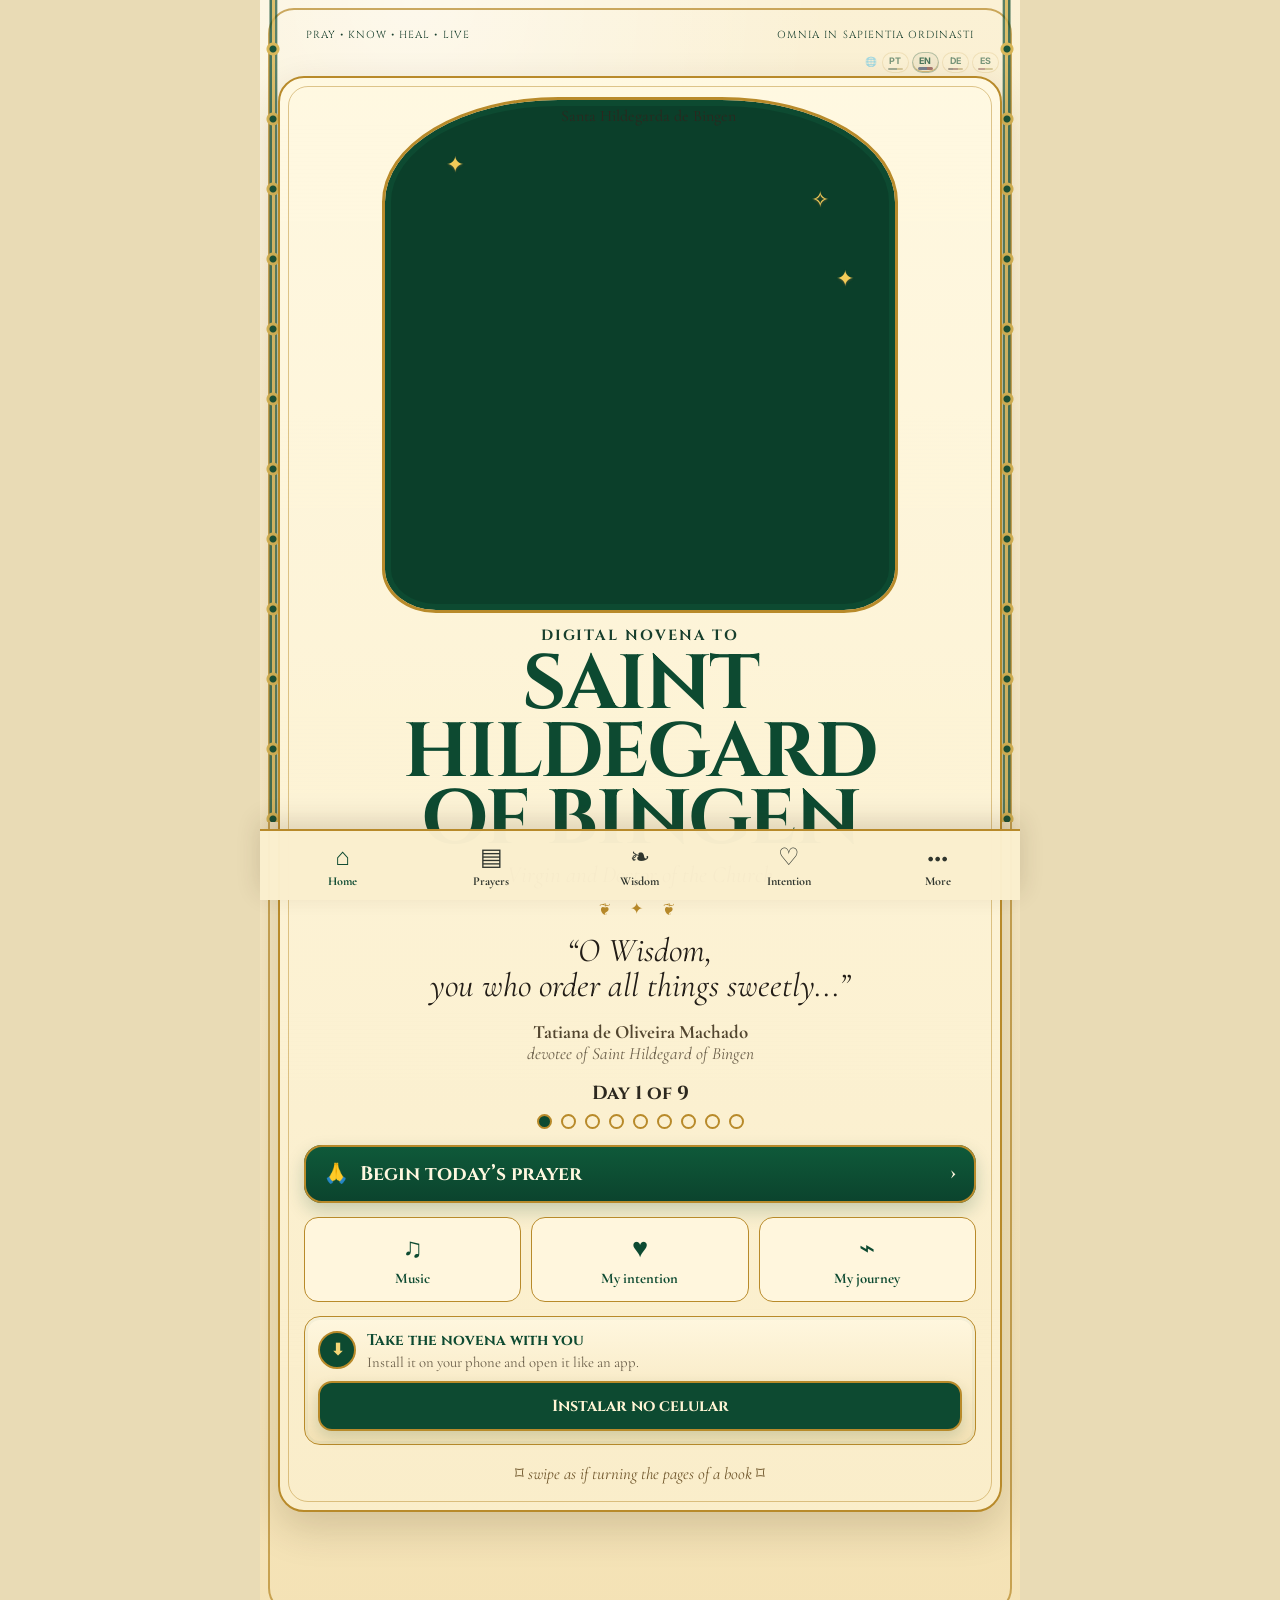
==== medieval/index.html @ de14f773 "Reforçar identidade católica e referências a Santa Hildegarda" ====
<!doctype html>
<html lang="pt-BR">
<head>
<meta charset="utf-8">
<meta name="viewport" content="width=device-width,initial-scale=1,viewport-fit=cover">
<meta name="theme-color" content="#0f4a32">
<meta name="mobile-web-app-capable" content="yes">
<meta name="apple-mobile-web-app-capable" content="yes">
<meta name="apple-mobile-web-app-status-bar-style" content="default">
<meta name="apple-mobile-web-app-title" content="Santa Hildegarda">
<title>Novena Iluminada — Santa Hildegarda de Bingen</title>
<meta name="description" content="Novena medieval digital de Santa Hildegarda de Bingen: 9 dias de oração, reflexão, intenção e música.">
<meta property="og:type" content="website">
<meta property="og:title" content="Novena Iluminada — Santa Hildegarda de Bingen">
<meta property="og:description" content="Uma novena digital em estilo de manuscrito iluminado medieval.">
<meta property="og:image" content="https://joaofaustinojr.github.io/Faustino/medieval/share-card.png?v=6">
<meta property="og:url" content="https://joaofaustinojr.github.io/Faustino/medieval/share.html?v=6">
<link rel="manifest" href="./manifest.webmanifest?v=7">
<link rel="icon" href="./santa-hildegarda-icon.svg?v=7" type="image/svg+xml">
<link rel="apple-touch-icon" href="./santa-hildegarda-icon.svg?v=7">
<link rel="preconnect" href="https://fonts.googleapis.com">
<link rel="preconnect" href="https://fonts.gstatic.com" crossorigin>
<link href="https://fonts.googleapis.com/css2?family=Cinzel:wght@500;600;700&family=Cormorant+Garamond:ital,wght@0,500;0,600;0,700;1,500;1,600&family=Inter:wght@500;600;700&display=swap" rel="stylesheet">
<link rel="stylesheet" href="./styles.css?v=23">
</head>
<body>
<div class="app-frame">
  <div class="side-illumination left" aria-hidden="true"></div>
  <div class="side-illumination right" aria-hidden="true"></div>

  <main id="app">
    <section class="view active" data-view="home" id="homeView">
      <div class="status-row"><span>ORA • SABE • CONHECE • CURA • VIVE</span><span>OMNIA IN SAPIENTIA ORDINASTI</span></div>
      <div class="language-switch language-switch-home" id="langHome" aria-label="Idioma / Language / Sprache / Español">
        <span class="lang-caption" aria-hidden="true">🌐</span>
        <button type="button" data-lang="pt" class="lang-chip lang-pt active" title="Português">PT</button>
        <button type="button" data-lang="en" class="lang-chip lang-en" title="English">EN</button>
        <button type="button" data-lang="de" class="lang-chip lang-de" title="Deutsch">DE</button>
        <button type="button" data-lang="es" class="lang-chip lang-es" title="Español">ES</button>
      </div>

      <article class="home-manuscript">
        <div class="portrait-frame">
          <img src="../assets/img/hero.jpg" alt="Santa Hildegarda de Bingen" class="hero-image">
          <span class="star s1">✦</span><span class="star s2">✧</span><span class="star s3">✦</span>
        </div>

        <div class="title-block">
          <div class="kicker">NOVENA DIGITAL DE</div>
          <h1>SANTA HILDEGARDA<br>DE BINGEN</h1>
          <p class="subtitle">Virgem e Doutora da Igreja</p>
          <div class="ornament">❦ ✦ ❦</div>
          <blockquote>“Ó Sabedoria,<br>que tudo ordenas com suavidade...”</blockquote>
          <p class="dedication"><strong>Tatiana de Oliveira Machado</strong><br><em>devota de Santa Hildegarda de Bingen</em></p>
        </div>

        <div class="progress-box">
          <strong id="homeDayLabel">Dia 1 de 9</strong>
          <div class="day-dots" id="homeDots"></div>
        </div>
        <div class="ritual-home-status" id="ritualHomeStatus" hidden></div>

        <button class="primary-cta" id="startPrayerBtn"><span>🙏</span> Iniciar oração de hoje <b>›</b></button>

        <div class="quick-grid">
          <button class="quick-card" id="musicQuick"><span>♫</span><b>Música</b></button>
          <button class="quick-card" data-go="intention"><span>♥</span><b>Minha intenção</b></button>
          <button class="quick-card" data-go="journey"><span>⌁</span><b>Minha jornada</b></button>
        </div>

        <div class="install-panel" id="installPanel">
          <div class="install-copy"><span class="install-seal">⬇</span><div><strong>Leve a novena com você</strong><small>Instale no celular e abra como um aplicativo.</small></div></div>
          <button class="install-cta" id="installHomeBtn">Instalar no celular</button>
          <p class="install-help" id="installHelp" hidden></p>
        </div>

        <div class="book-hint">⌑ <em>deslize como as páginas de um livro</em> ⌑</div>
      </article>
    </section>

    <section class="view" data-view="prayers" id="prayersView">
      <div class="page-toolbar">
        <button class="icon-btn" id="prevDay" aria-label="Dia anterior">←</button>
        <div><span id="dayNo">1º DIA</span><h2 id="dayTitle">A Sabedoria de Deus</h2></div>
        <button class="icon-btn" id="nextDay" aria-label="Próximo dia">→</button>
      </div>

      <div class="ritual-progress" aria-label="Etapas da oração">
        <span class="ritual-step" data-ritual-step="initial"><b>1</b><small>Oração inicial</small></span>
        <span class="ritual-step" data-ritual-step="day"><b>2</b><small>Reflexão do dia</small></span>
        <span class="ritual-step" data-ritual-step="final"><b>3</b><small>Oração final</small></span>
      </div>

      <article class="illuminated-page day-folio" id="bookPage" data-theme="sapientia">
        <span class="corner-rose tl">✤</span><span class="corner-rose tr">✤</span>
        <span class="corner-rose bl">✤</span><span class="corner-rose br">✤</span>
        <div class="folio-topline">
          <span id="dayMotto">SAPIENTIA</span><b>✦</b><em id="dayLatin">In lumine Sapientiae ambulamus.</em>
        </div>
        <div class="marginalia-grid">
          <aside class="marginalia left-note"><span id="leftGlyph">✥</span><p id="leftNote">A sabedoria nasce do silêncio que escuta.</p></aside>
          <div class="page-image-wrap"><img id="dayArt" src="../assets/img/day1.jpg" alt="Arte do primeiro dia"></div>
          <aside class="marginalia right-note"><span id="rightGlyph">❦</span><p id="rightNote">Buscar a verdade com humildade.</p></aside>
        </div>
        <div class="folio-caption"><span id="daySymbol">✦</span><strong id="dayThemeWord">SABEDORIA</strong><span>✦</span></div>
        <blockquote class="verse" id="verse"></blockquote>
        <p class="meditation illuminated-dropcap" id="meditation"></p>
        <div class="reflection-box">
          <h3>Reflexão do dia</h3>
          <p id="reflection"></p>
        </div>
        <div class="prayer-sequence" aria-label="Sequência de orações tradicionais"><span>☩</span> Pai-Nosso <b>•</b> Ave-Maria <b>•</b> Glória <span>☩</span></div>
        <details class="prayer-details">
          <summary>Orações tradicionais completas</summary>
          <div id="traditionalPrayerText" class="prayer-text">
            <h4>Pai-Nosso</h4>
            <p>Pai nosso que estais nos céus, santificado seja o vosso nome; venha a nós o vosso reino; seja feita a vossa vontade, assim na terra como no céu. O pão nosso de cada dia nos dai hoje; perdoai-nos as nossas ofensas, assim como nós perdoamos a quem nos tem ofendido; e não nos deixeis cair em tentação, mas livrai-nos do mal. Amém.</p>
            <h4>Ave-Maria</h4>
            <p>Ave Maria, cheia de graça, o Senhor é convosco; bendita sois vós entre as mulheres e bendito é o fruto do vosso ventre, Jesus. Santa Maria, Mãe de Deus, rogai por nós, pecadores, agora e na hora de nossa morte. Amém.</p>
            <h4>Glória</h4>
            <p>Glória ao Pai, ao Filho e ao Espírito Santo. Como era no princípio, agora e sempre. Amém.</p>
            <button class="soft-btn" id="speakTraditional">🔊 Ouvir as orações completas</button>
          </div>
        </details>

        <section class="jaculatory-card" id="jaculatoryCard" aria-labelledby="jaculatoryTitle">
          <div class="jaculatory-ornament" aria-hidden="true">❦</div>
          <div class="jaculatory-kicker" id="jaculatoryTitle">JACULATÓRIA DO DIA</div>
          <blockquote id="jaculatoryText">Santa Hildegarda, discípula da Sabedoria divina, rogai por nós.</blockquote>
          <div class="jaculatory-repeat" id="jaculatoryRepeat">Rezar 3 vezes</div>
          <button class="soft-btn jaculatory-listen" id="speakJaculatory">🔊 Ouvir a jaculatória</button>
        </section>

        <div class="page-actions">
          <button class="primary-cta compact" id="doneBtn">Concluir com a oração final ›</button>
          <button class="soft-btn" id="speakDay">🔊 Ouvir reflexão</button>
        </div>
        <div class="folio-footer"><span>VIRIDITAS</span><b>❦</b><span>SAPIENTIA</span><b>❦</b><span>VITA</span></div>
      </article>
    </section>

    <section class="view" data-view="wisdom" id="wisdomView">
      <article class="illuminated-page textual">
        <div class="mini-seal">V</div>
        <h2>Sabedoria e Viriditas</h2>
        <p>Santa Hildegarda de Bingen foi monja beneditina, mística, teóloga, compositora e Doutora da Igreja. Esta novena propõe nove dias de oração, Palavra de Deus, reflexão e entrega pessoal.</p>
        <div class="viriditas">
          <strong>VIRIDITAS</strong>
          <span>A força vivificante de Deus que tudo cria, sustenta e renova.</span>
        </div>

        <div class="ritual-guide">
          <strong>Ordo Orationis</strong>
          <span>Cada dia da novena começa com a Oração Inicial, segue pela reflexão do dia e se encerra com a Oração Final.</span>
        </div>
        <div class="ritual-progress" aria-label="Etapas da oração">
          <span class="ritual-step" data-ritual-step="initial"><b>1</b><small>Oração inicial</small></span>
          <span class="ritual-step" data-ritual-step="day"><b>2</b><small>Reflexão do dia</small></span>
          <span class="ritual-step" data-ritual-step="final"><b>3</b><small>Oração final</small></span>
        </div>

        <section class="ritual-section" id="initialSection">
          <div class="ritual-kicker">ETAPA 1 DE 3 · PREPARAÇÃO</div>
          <h3>Oração inicial</h3>
          <div class="persignation-card" id="persignationCard">
            <div class="persignation-kicker" id="persignationTitle">☩ PERSIGNAÇÃO</div>
            <p id="persignationText">Pelo sinal da Santa Cruz, livrai-nos, Deus, nosso Senhor, dos nossos inimigos. Em nome do Pai, e do Filho, e do Espírito Santo. Amém.</p>
          </div>
          <div id="initialText" class="prayer-text">Ó Santa Hildegarda de Bingen, virgem e Doutora da Igreja, mulher de profunda fé e de ardente amor a Deus, que ouvistes a voz do Senhor na oração e contemplastes os mistérios da criação e da salvação, ensinai-me a buscar a Verdade com humildade e a amar a Deus sobre todas as coisas. Intercedei por mim junto ao Senhor, para que eu receba as graças de que mais necessito, cresça na sabedoria, na paz, na saúde do corpo e da alma, e no serviço generoso à Igreja e aos irmãos. Amém.</div>
          <div class="ritual-actions">
            <button class="soft-btn" id="speakInitial">🔊 Ouvir oração inicial</button>
            <button class="primary-cta compact" id="beginDayBtn">Prosseguir para a reflexão do dia ›</button>
          </div>
        </section>

        <div class="ritual-divider">❦</div>

        <section class="ritual-section" id="finalSection">
          <div class="ritual-kicker">ETAPA 3 DE 3 · CONCLUSÃO</div>
          <h3>Oração final</h3>
          <div id="finalText" class="prayer-text">Ó Deus, que concedestes a Santa Hildegarda de Bingen a luz do Espírito Santo para contemplar vossos mistérios e manifestar vossa glória na criação, concedei-nos, por sua intercessão, a graça de buscar sempre a vossa Sabedoria, de amar a Igreja e de viver em fidelidade ao Evangelho. Por Cristo, nosso Senhor. Amém.</div>
          <div class="ritual-actions">
            <button class="soft-btn" id="speakFinal">🔊 Ouvir oração final</button>
            <button class="primary-cta compact" id="finishPrayerBtn">Amém · Concluir a oração de hoje</button>
          </div>
        </section>
      </article>
    </section>

    <section class="view" data-view="intention" id="intentionView">
      <article class="illuminated-page intention-page">
        <div class="lily-mark">✽</div>
        <h2>Minha intenção</h2>
        <p>Apresente a Deus, por intercessão de Santa Hildegarda, a sua intenção para esta novena.</p>
        <textarea id="intentionText" rows="7" placeholder="Escreva aqui a sua intenção..."></textarea>
        <p class="small-note">Deus conhece o seu coração.</p>
        <button class="primary-cta compact" id="saveIntention">🔒 Guardar intenção</button>
        <div class="status" id="intentionStatus"></div>
      </article>
    </section>

    <section class="view" data-view="journey" id="journeyView">
      <article class="illuminated-page journey-page">
        <h2>Minha Jornada de Oração</h2>
        <p class="centered">9 dias com Santa Hildegarda de Bingen</p>
        <div id="journeyList" class="journey-list"></div>
        <div class="completion-card"><span>▣</span><div><small>Conclusão da novena</small><strong id="endDateLabel">—</strong></div></div>
        <div class="closing-banner">Santa Hildegarda de Bingen, rogai por nós!</div>
      </article>
    </section>


    <section class="view" data-view="about" id="aboutView">
      <article class="illuminated-page textual about-page">
        <div class="mini-seal">H</div>
        <h2>Sobre &amp; Fontes</h2>

        <section class="about-block">
          <div class="about-kicker">SANTA HILDEGARDA DE BINGEN</div>
          <h3>Sobre Santa Hildegarda</h3>
          <p>Santa Hildegarda de Bingen (1098–1179) foi monja beneditina, abadessa, mística, escritora e compositora. Fez sua profissão religiosa em 1115 no mosteiro de Disibodenberg e, por volta de 1150, fundou o mosteiro de Rupertsberg, perto de Bingen. Sua vida uniu oração, Sagrada Escritura, liturgia, vida comunitária, reflexão teológica, música e atenção à criação.</p>
          <p>Entre seus escritos espirituais mais conhecidos estão <em>Scivias</em> (“Conhece os Caminhos”), <em>Liber vitae meritorum</em> (“Livro dos Méritos da Vida”), <em>Liber divinorum operum</em> (“Livro das Obras Divinas”) e suas cartas. Neles, <strong>Santa Hildegarda</strong> apresenta a história da salvação em linguagem simbólica e conduz o leitor a Cristo, à conversão do coração, à fidelidade à Igreja e ao reconhecimento da criação como dom de Deus.</p>
          <p>Em 7 de outubro de 2012, o Papa Bento XVI proclamou Santa Hildegarda <strong>Doutora da Igreja universal</strong>. Em 25 de janeiro de 2021, por determinação do Papa Francisco, sua celebração foi inscrita no Calendário Romano Geral como <strong>memória facultativa em 17 de setembro</strong>, dia de sua morte.</p>
          <div class="about-highlight">Virgem e Doutora da Igreja · Memória facultativa: 17 de setembro</div>
        </section>
        <div class="ritual-divider">❦</div>

        <section class="about-block hildegard-deep">
          <div class="about-kicker">MÍSTICA · CRIAÇÃO · SABEDORIA</div>
          <h3>Uma espiritualidade que contempla Deus em toda a criação</h3>

          <details class="about-topic" open>
            <summary>✦ Mística e visionária</summary>
            <div class="about-topic-body">
              <p>Desde jovem, <strong>Santa Hildegarda</strong> recebeu visões que descrevia como uma luz interior vinda de Deus. Seus escritos foram acolhidos e discernidos pela Igreja; em 1147–1148, durante o Sínodo de Trier, o Papa Eugênio III tomou conhecimento deles e autorizou que continuasse a registrá-los.</p>
              <p>Em suas grandes obras visionárias, <strong>Santa Hildegarda</strong> conduz o leitor a Cristo, à conversão e à contemplação da obra de Deus, unindo experiência mística, Sagrada Escritura e fidelidade à Igreja.</p>
            </div>
          </details>

          <details class="about-topic">
            <summary>❦ Viriditas: a força vivificante recebida de Deus</summary>
            <div class="about-topic-body">
              <p>Um dos conceitos mais associados a <strong>Santa Hildegarda</strong> é <em>viriditas</em>, palavra latina ligada a vigor, verdor e fecundidade. Em sua espiritualidade, ela expressa a força vivificante que procede de Deus e se manifesta na criação, na renovação interior e na fecundidade espiritual.</p>
              <p><strong>Santa Hildegarda contempla a natureza como obra de Deus:</strong> plantas, animais, corpo humano, cosmos e música formam uma criação ordenada que louva o Criador e convida o ser humano à gratidão, ao cuidado e à vida em Deus.</p>
            </div>
          </details>

          <details class="about-topic">
            <summary>🌿 Plantas, natureza e saúde</summary>
            <div class="about-topic-body">
              <p><strong>Santa Hildegarda</strong> observou com grande atenção o mundo natural. Em <em>Physica</em> e <em>Causae et Curae</em>, encontramos referências a plantas, árvores, animais, pedras, alimentação, corpo humano, saúde e práticas terapêuticas do seu tempo.</p>
              <p>Essa dimensão de sua obra revela uma busca admirável por compreender a criação de Deus e a relação entre natureza, corpo e vida espiritual. Esses textos são apresentados aqui como parte de seu legado histórico e espiritual.</p>
            </div>
          </details>

          <details class="about-topic">
            <summary>🕊️ Espírito Santo, criação e discernimento</summary>
            <div class="about-topic-body">
              <p><strong>Santa Hildegarda</strong> reconhecia no Espírito Santo a fonte de seus dons e de sua missão. Para ela, oração, criação, música, corpo e vida moral encontram unidade em Deus e devem conduzir à conversão, à fidelidade à Igreja e ao serviço do próximo.</p>
              <p>Bento XVI destacou essa visão de harmonia da criação, na qual a beleza do mundo e a vida espiritual conduzem o coração ao louvor do Criador.</p>
            </div>
          </details>

          <details class="about-topic">
            <summary>🎵 Música: uma teologia cantada</summary>
            <div class="about-topic-body">
              <p><strong>Santa Hildegarda</strong> compôs antífonas, responsórios, hinos e outras peças reunidas na tradição da <em>Symphonia harmoniae caelestium revelationum</em>. Sua música possui amplas linhas melódicas e linguagem poética própria, concebidas para louvar a Deus e elevar a comunidade em oração.</p>
              <p>A presença da música nesta novena procura respeitar essa dimensão profundamente espiritual de sua obra.</p>
            </div>
          </details>

          <details class="about-topic">
            <summary>✚ Fama de santidade, curas e milagres</summary>
            <div class="about-topic-body">
              <p>A tradição católica conserva relatos de <strong>curas, graças e milagres</strong> ligados à vida e à intercessão de <strong>Santa Hildegarda</strong>. Sua fama de santidade atravessou os séculos e alimentou a devoção dos fiéis.</p>
              <p>Em 2012, o Papa Bento XVI estendeu oficialmente seu culto à Igreja universal e proclamou <strong>Santa Hildegarda</strong> Doutora da Igreja, confirmando a importância de seu testemunho espiritual para toda a Igreja.</p>
            </div>
          </details>
        </section>

        <div class="ritual-divider">❦</div>

        <section class="about-block public-domain-library">
          <div class="about-kicker">BIBLIOTECA HISTÓRICA</div>
          <h3>Leia Santa Hildegarda em edições de domínio público</h3>
          <p>Os links abaixo conduzem a digitalizações e transcrições históricas de obras antigas. Muitas estão em latim ou em traduções históricas; são úteis para estudo e consulta das fontes.</p>

          <div class="work-card">
            <strong><em>Scivias</em> — Conhece os Caminhos</strong>
            <span>Grande obra visionária de <strong>Santa Hildegarda</strong>, organizada em três partes e trinta e cinco visões sobre criação, redenção, Igreja e vida cristã.</span>
          </div>
          <div class="work-card">
            <strong><em>Liber vitae meritorum</em></strong>
            <span>Obra moral que apresenta o confronto entre virtudes e vícios e convida à conversão da vida.</span>
          </div>
          <div class="work-card">
            <strong><em>Liber divinorum operum</em></strong>
            <span>Visões sobre criação, cosmos, ser humano e história da salvação, articulando a ordem do universo com a vida espiritual.</span>
          </div>
          <div class="work-card">
            <strong><em>Physica</em> e <em>Causae et Curae</em></strong>
            <span>Textos ligados à natureza e à medicina medieval: plantas, animais, pedras, alimentação, corpo humano, saúde e doença.</span>
          </div>
          <div class="work-card">
            <strong><em>Symphonia harmoniae caelestium revelationum</em></strong>
            <span>Conjunto de composições sacras e poesia religiosa de <strong>Santa Hildegarda</strong>.</span>
          </div>

          <div class="source-card public-link">
            <strong>Obras reunidas — Patrologia Latina, vol. 197 (1855)</strong>
            <span>Edição histórica contendo obras de Santa Hildegarda, digitalizada pelo Google Books.</span>
            <a href="https://books.google.com/books?id=_iRKAAAAcAAJ" target="_blank" rel="noopener">Abrir edição histórica ↗</a>
          </div>
          <div class="source-card public-link">
            <strong>Wikisource Latina — Hildegardis Bingensis</strong>
            <span>Página que reúne textos latinos de várias obras, incluindo <em>Scivias</em>, escritos naturais e hinos.</span>
            <a href="https://la.wikisource.org/wiki/Scriptor:Hildegardis_Bingensis" target="_blank" rel="noopener">Ler na Wikisource ↗</a>
          </div>
          <div class="source-card public-link">
            <strong>Hinos de Santa Hildegarda — textos latinos</strong>
            <span>Seleção de hinos em domínio público, incluindo peças dedicadas ao Espírito Santo.</span>
            <a href="https://la.wikisource.org/wiki/Hymni_(Hildegardis)" target="_blank" rel="noopener">Abrir os hinos ↗</a>
          </div>
          <div class="source-card public-link">
            <strong><em>Scivias</em> — tradução francesa histórica</strong>
            <span>Edição do início do século XX disponível na Wikisource francesa.</span>
            <a href="https://fr.wikisource.org/wiki/Livre:Bingen_-_Scivias,_ou_Les_trois_livres_des_visions_et_r%C3%A9v%C3%A9lations,_tome_2,_1909.djvu" target="_blank" rel="noopener">Consultar a edição ↗</a>
          </div>
        </section>


        <div class="ritual-divider">❦</div>

        <section class="about-block">
          <div class="about-kicker">SOBRE ESTA NOVENA</div>
          <h3>Uma obra devocional</h3>
          <p><strong>Esta é uma novena católica, feita para a oração e a devoção católicas.</strong> Seu conteúdo professa a fé da Igreja e mantém no centro Deus, a Sagrada Escritura, Jesus Cristo, a ação do Espírito Santo, a intercessão dos santos, a conversão e a fidelidade à Igreja.</p>
          <p>O conteúdo reúne <strong>referências bíblicas</strong>, <strong>orações tradicionais da piedade católica</strong> — como Pai-Nosso, Ave-Maria e Glória —, documentos oficiais da Igreja sobre Santa Hildegarda, temas presentes em seus escritos e meditações devocionais inspiradas também pela experiência pessoal da devota <strong>Tatiana de Oliveira Machado</strong>.</p>
          <p class="editorial-note">As meditações próprias desta novena são formulações devocionais inspiradas na espiritualidade de <strong>Santa Hildegarda</strong>, na Sagrada Escritura e nas fontes católicas indicadas.</p>
        </section>

        <div class="ritual-divider">❦</div>

        <section class="about-block">
          <div class="about-kicker">BIBLIOGRAFIA E FONTES</div>
          <h3>Fontes oficiais e primárias</h3>

          <div class="source-card">
            <strong>Bento XVI — Carta Apostólica de 7 de outubro de 2012</strong>
            <span>Documento pelo qual Santa Hildegarda de Bingen, monja professa da Ordem de São Bento, é proclamada Doutora da Igreja universal.</span>
            <a href="https://www.vatican.va/content/benedict-xvi/pt/apost_letters/documents/hf_ben-xvi_apl_20121007_ildegarda-bingen.html" target="_blank" rel="noopener">Consultar no Vaticano ↗</a>
          </div>

          <div class="source-card">
            <strong>Congregação para o Culto Divino e a Disciplina dos Sacramentos — Decreto de 25 de janeiro de 2021, Prot. N. 40/21</strong>
            <span>Inscrição de Santa Hildegarda de Bingen, virgem e doutora da Igreja, no Calendário Romano Geral, com memória facultativa em 17 de setembro.</span>
            <a href="https://www.vatican.va/content/dam/wss/roman_curia/congregations/ccdds/documents/rc_con_ccdds_doc_20210125_decreto-dottori_po.html" target="_blank" rel="noopener">Consultar o decreto ↗</a>
          </div>

          <div class="source-card">
            <strong>Textos litúrgicos oficiais anexos ao Decreto de 2021</strong>
            <span>Adições ao Missal Romano, Lecionário, Liturgia das Horas e Martirológio Romano. O anexo inclui a coleta própria e, no Ofício das Leituras, um trecho da Carta LII de Santa Hildegarda.</span>
            <a href="https://www.vatican.va/content/dam/wss/roman_curia/congregations/ccdds/documents/adnexus-decreto-dottori.pdf" target="_blank" rel="noopener">Consultar o anexo oficial ↗</a>
          </div>

          <div class="source-card">
            <strong>Bento XVI — Audiências Gerais de 1 e 8 de setembro de 2010</strong>
            <span>Catequeses dedicadas à vida, espiritualidade, escritos, música e atualidade do pensamento de Santa Hildegarda.</span>
            <div class="source-links">
              <a href="https://www.vatican.va/content/benedict-xvi/pt/audiences/2010/documents/hf_ben-xvi_aud_20100901.html" target="_blank" rel="noopener">1º de setembro ↗</a>
              <a href="https://www.vatican.va/content/benedict-xvi/pt/audiences/2010/documents/hf_ben-xvi_aud_20100908.html" target="_blank" rel="noopener">8 de setembro ↗</a>
            </div>
          </div>

          <div class="source-card">
            <strong>Escritos de Santa Hildegarda</strong>
            <span><em>Scivias</em>; <em>Liber vitae meritorum</em>; <em>Liber divinorum operum</em>; <em>Epistolarium</em>. São obras primárias de referência para sua espiritualidade e pensamento.</span>
          </div>

          <div class="source-card">
            <strong>Sagrada Escritura</strong>
            <span>Referências utilizadas nos nove dias: Sl 26,1; Sl 118,105; 1Pd 5,7; Sl 147,3; Fl 4,13; Sl 103,24; Jo 15,5; Mc 9,35; 1Cr 29,14. A numeração dos Salmos pode variar conforme a edição bíblica.</span>
          </div>

          <div class="source-card">
            <strong>Orações tradicionais católicas</strong>
            <span>Pai-Nosso, Ave-Maria e Glória, em formulações de uso devocional corrente na Igreja Católica.</span>
          </div>

          <div class="source-card" id="englishCatholicSources">
            <strong>Referência católica para a edição em inglês</strong>
            <span>As orações tradicionais em inglês seguem as formulações publicadas pela United States Conference of Catholic Bishops (USCCB). As breves citações bíblicas em inglês seguem a New American Bible, Revised Edition (NABRE), publicada no portal bíblico da USCCB.</span>
            <div class="source-links">
              <a href="https://www.usccb.org/prayers/prayers-rosary" target="_blank" rel="noopener">USCCB · Prayers of the Rosary ↗</a>
              <a href="https://bible.usccb.org/" target="_blank" rel="noopener">USCCB · NABRE Bible ↗</a>
            </div>
          </div>
        </section>

        <div class="ritual-divider">❦</div>

        <section class="about-block image-credits">
          <div class="about-kicker">CRÉDITOS VISUAIS</div>
          <h3>Imagens e manuscritos</h3>
          <p>As iluminuras usadas na capa e nos nove dias foram selecionadas no Wikimedia Commons a partir de manuscritos ligados à tradição de Santa Hildegarda e de reproduções históricas em domínio público ou disponibilizadas em CC0. Os links abaixo conduzem às fichas de cada arquivo, onde constam autoria, proveniência e licença.</p>

          <div class="image-credit-card">
            <span class="credit-days">CAPA · DIA 9</span>
            <strong><em>Hildegard von Bingen</em> — Santa Hildegarda recebendo inspiração divina e ditando ao escriba Volmar</strong>
            <small>Miniatura associada ao <em>Scivias</em>, Rupertsberger Codex, c. 1175 · domínio público.</small>
            <a href="https://commons.wikimedia.org/wiki/File:Hildegard_von_Bingen.jpg" target="_blank" rel="noopener">Ficha no Wikimedia Commons ↗</a>
          </div>

          <div class="image-credit-card">
            <span class="credit-days">DIA 1</span>
            <strong><em>Liber scivias domini fig 01</em></strong>
            <small>Iluminura do <em>Scivias</em>, tradição manuscrita do século XII · domínio público.</small>
            <a href="https://commons.wikimedia.org/wiki/File:Liber_scivias_domini_fig_01.jpg" target="_blank" rel="noopener">Ficha no Wikimedia Commons ↗</a>
          </div>

          <div class="image-credit-card">
            <span class="credit-days">DIAS 2 · 7</span>
            <strong><em>Scivias, Cod. Sal. X,16, p. 4</em></strong>
            <small>Página manuscrita do <em>Scivias</em> · reprodução histórica em domínio público.</small>
            <a href="https://commons.wikimedia.org/wiki/File:Scivias,_Cod._Sal._X,16,_p._4.jpg" target="_blank" rel="noopener">Ficha no Wikimedia Commons ↗</a>
          </div>

          <div class="image-credit-card">
            <span class="credit-days">DIAS 3 · 6</span>
            <strong><em>Hildegard von Bingen — Liber Divinorum Operum</em></strong>
            <small>Representação cosmológica do <em>Liber divinorum operum</em>, manuscrito conservado em Lucca · domínio público.</small>
            <a href="https://commons.wikimedia.org/wiki/File:Hildegard_von_Bingen_Liber_Divinorum_Operum.jpg" target="_blank" rel="noopener">Ficha no Wikimedia Commons ↗</a>
          </div>

          <div class="image-credit-card">
            <span class="credit-days">DIA 4</span>
            <strong>Santa Hildegarda recebendo inspiração divina e escrevendo — códice de Lucca</strong>
            <small>Detalhe do <em>Liber divinorum operum</em> · arquivo disponibilizado em CC0.</small>
            <a href="https://commons.wikimedia.org/wiki/File:St._Hildegard_von_Bingen_receiving_divine_inspiration_and_writing,_Lucca_codex,_Liber_Divinorum_Operum_(1163-1173),_detail.jpg" target="_blank" rel="noopener">Ficha no Wikimedia Commons ↗</a>
          </div>

          <div class="image-credit-card">
            <span class="credit-days">DIA 5</span>
            <strong><em>Meister des Hildegardis-Codex 001</em> — “O Universo”</strong>
            <small>Imagem da tradição do Hildegardis/Scivias-Codex; reprodução histórica em domínio público.</small>
            <a href="https://commons.wikimedia.org/wiki/File:Meister_des_Hildegardis-Codex_001.jpg" target="_blank" rel="noopener">Ficha no Wikimedia Commons ↗</a>
          </div>

          <div class="image-credit-card">
            <span class="credit-days">DIA 8</span>
            <strong>Santa Hildegarda — <em>The Salem Scivias</em>, c. 1200</strong>
            <small>Detalhe de manuscrito medieval · arquivo disponibilizado em CC0.</small>
            <a href="https://commons.wikimedia.org/wiki/File:St._Hildegard_von_Bingen,_The_Salem_Scivias_(1200),_detail.jpg" target="_blank" rel="noopener">Ficha no Wikimedia Commons ↗</a>
          </div>
        </section>

        <div class="closing-banner">“A liturgia monástica e a interiorização da Sagrada Escritura constituem as linhas-guia do seu pensamento.”</div>
      </article>
    </section>

    <section class="view" data-view="more" id="moreView">
      <article class="illuminated-page textual">
        <h2>Mais</h2>
        <div class="language-switch language-switch-more" id="langMore" aria-label="Idioma / Language / Sprache / Español">
          <span class="lang-caption" aria-hidden="true">🌐</span>
          <button type="button" data-lang="pt" class="lang-chip lang-pt active" title="Português">PT</button>
          <button type="button" data-lang="en" class="lang-chip lang-en" title="English">EN</button>
          <button type="button" data-lang="de" class="lang-chip lang-de" title="Deutsch">DE</button>
          <button type="button" data-lang="es" class="lang-chip lang-es" title="Español">ES</button>
        </div>
        <label class="field-label">Data de início
          <input type="date" id="startDate">
        </label>
        <div class="stack">
          <button class="soft-btn" id="saveStart">Salvar início</button>
          <div class="reminder-note"><strong>⏰ Hora da oração</strong><span>Ao iniciar a novena, você pode criar um lembrete diário às 19h durante os nove dias.</span><small id="reminderStatus"></small></div>
          <button class="soft-btn reminder-btn" id="calendarBtn">⏰ Ativar lembrete diário às 19h</button>
          <button class="soft-btn about-open" data-go="about">❦ Sobre Santa Hildegarda &amp; Fontes</button>
          <button class="soft-btn" id="shareBtn">Compartilhar no WhatsApp</button>
          <button class="soft-btn install-more" id="installBtn">⬇ Instalar no celular</button>
          <button class="soft-btn danger" id="resetProgress">Reiniciar progresso</button>
        </div>
      </article>
    </section>
  </main>

  <div class="music-dock" id="musicDock">
    <div><small>Música de Santa Hildegarda</small><strong>O frondens virga</strong></div>
    <button id="musicBtn">▶</button>
    <input id="volume" type="range" min="0" max="1" step=".05" value=".28" aria-label="Volume">
    <audio id="music" preload="metadata" loop playsinline>
      <source src="https://upload.wikimedia.org/wikipedia/commons/transcoded/a/ad/O_frondens_2.ogg/O_frondens_2.ogg.mp3" type="audio/mpeg">
      <source src="https://upload.wikimedia.org/wikipedia/commons/a/ad/O_frondens_2.ogg" type="audio/ogg">
    </audio>
  </div>

  <nav class="bottom-nav" aria-label="Navegação principal">
    <button class="nav-item active" data-go="home"><span>⌂</span><b>Início</b></button>
    <button class="nav-item" data-go="prayers"><span>▤</span><b>Orações</b></button>
    <button class="nav-item" data-go="wisdom"><span>❧</span><b>Sabedoria</b></button>
    <button class="nav-item" data-go="intention"><span>♡</span><b>Intenção</b></button>
    <button class="nav-item" data-go="more"><span>•••</span><b>Mais</b></button>
  </nav>
</div>
<script src="./app.js?v=23"></script>
</body>
</html>
---- medieval/styles.css ----
:root{
  --green:#0d4a31;--green2:#183f2d;--gold:#b88a2a;--gold2:#d6b454;
  --paper:#fbf0cf;--paper2:#f5e5bc;--ink:#2c281f;--muted:#6a5e49;
  --shadow:0 16px 40px rgba(55,40,12,.18);
}
*{box-sizing:border-box}
html{scroll-behavior:smooth}
body{margin:0;background:#e9dbb5;color:var(--ink);font-family:"Cormorant Garamond",Georgia,serif}
button,input,textarea{font:inherit}
button{cursor:pointer}
.app-frame{min-height:100vh;max-width:760px;margin:auto;position:relative;background:
 radial-gradient(circle at 20% 0,rgba(255,255,255,.55),transparent 24%),
 linear-gradient(180deg,#fbf1d5,#f4e2b5);padding:16px 18px 110px;overflow:hidden}
.app-frame:before{content:"";position:absolute;inset:8px;border:2px solid rgba(184,138,42,.72);border-radius:26px;pointer-events:none}
.side-illumination{position:fixed;top:0;bottom:78px;width:26px;z-index:0;opacity:.95;background:
 radial-gradient(circle,#0d4a31 0 3px,#d6b454 4px 6px,transparent 7px) 50% 14px/26px 70px repeat-y,
 linear-gradient(90deg,transparent 35%,rgba(13,74,49,.8) 38% 46%,rgba(214,180,84,.88) 48% 56%,rgba(13,74,49,.72) 58% 66%,transparent 68%)}
.side-illumination.left{left:max(calc(50% - 380px),0px)}
.side-illumination.right{right:max(calc(50% - 380px),0px);transform:scaleX(-1)}
#app{position:relative;z-index:1}
.view{display:none;animation:fade .25s ease}
.view.active{display:block}
@keyframes fade{from{opacity:.35;transform:translateY(6px)}to{opacity:1;transform:none}}
.status-row{display:flex;justify-content:space-between;gap:16px;padding:12px 28px 8px;font-family:Cinzel,serif;font-size:.64rem;letter-spacing:.1em;color:var(--green2)}
.home-manuscript,.illuminated-page{background:
 linear-gradient(rgba(255,248,225,.96),rgba(250,237,202,.98)),
 repeating-linear-gradient(0deg,rgba(109,76,19,.035) 0 1px,transparent 1px 4px);
 border:2px solid var(--gold);border-radius:26px;box-shadow:var(--shadow);position:relative;overflow:hidden}
.home-manuscript:before,.illuminated-page:before{content:"";position:absolute;inset:8px;border:1px solid rgba(184,138,42,.48);border-radius:20px;pointer-events:none}
.home-manuscript{padding:18px 24px 26px;text-align:center}
.portrait-frame{width:min(100%,510px);margin:4px auto 16px;position:relative;border:6px solid var(--green);outline:3px solid var(--gold);border-radius:34% 34% 10% 10% / 20% 20% 8% 8%;overflow:hidden;background:#0b3f2a}
.hero-image{display:block;width:100%;aspect-ratio:1/1;object-fit:cover}
.star{position:absolute;color:#f3cb58;text-shadow:0 1px 2px #553;font-size:1.4rem}
.s1{top:9%;left:11%}.s2{top:16%;right:12%}.s3{top:32%;right:7%}
.title-block{padding:0 10px}
.kicker{font-family:Cinzel,serif;font-weight:700;letter-spacing:.13em;color:var(--green2);font-size:.92rem}
h1,h2,h3,h4{font-family:Cinzel,serif;color:var(--green)}
h1{font-size:clamp(2.35rem,9vw,4.8rem);line-height:.88;margin:7px 0 6px;letter-spacing:-.025em}
h2{font-size:clamp(1.65rem,5.6vw,2.7rem);margin:.25em 0}
h3{font-size:1.55rem}
.subtitle{font-size:1.45rem;font-style:italic;margin:0;color:#5f4930}
.ornament{color:var(--gold);letter-spacing:.5em;margin:10px 0}
blockquote{margin:14px auto;font-size:clamp(1.5rem,5vw,2.1rem);line-height:1.05;color:#221d17;font-style:italic;max-width:560px}
.dedication{font-size:1.08rem;color:#52452f}.dedication strong{font-size:1.18rem}.dedication em{color:var(--muted)}
.progress-box{margin:16px auto}
.progress-box strong{font-family:Cinzel,serif;font-size:1.18rem}
.day-dots{display:flex;justify-content:center;gap:9px;margin-top:8px}
.day-dot{width:15px;height:15px;border-radius:50%;border:2px solid var(--gold);background:transparent}
.day-dot.active,.day-dot.done{background:var(--green)}
.primary-cta{width:100%;border:none;border-radius:18px;padding:16px 20px;background:linear-gradient(180deg,#0f5a3a,#0b432d);color:#fff7df;font-family:Cinzel,serif;font-weight:700;font-size:1.22rem;box-shadow:inset 0 0 0 2px var(--gold),0 8px 18px rgba(13,74,49,.22);display:flex;align-items:center;justify-content:center;gap:12px}
.primary-cta b{margin-left:auto}.primary-cta.compact{font-size:1rem;padding:13px 16px}
.quick-grid{display:grid;grid-template-columns:repeat(3,1fr);gap:10px;margin-top:14px}
.quick-card{border:1px solid var(--gold);border-radius:14px;background:#fff6dd;color:var(--green);padding:14px 8px;display:grid;gap:4px;place-items:center}
.quick-card span{font-size:1.7rem}.quick-card b{font-size:.92rem}
.book-hint{margin-top:18px;color:#70572c;font-size:1.05rem}
.bottom-nav{position:fixed;z-index:20;bottom:0;left:50%;transform:translateX(-50%);width:min(760px,100%);display:grid;grid-template-columns:repeat(5,1fr);padding:7px 8px calc(7px + env(safe-area-inset-bottom));background:rgba(250,239,207,.98);border-top:2px solid var(--gold);box-shadow:0 -8px 24px rgba(62,45,18,.16)}
.nav-item{border:0;background:transparent;color:#2f352d;display:grid;place-items:center;gap:2px;padding:5px 2px}
.nav-item span{font-size:1.5rem}.nav-item b{font-size:.76rem}.nav-item.active{color:var(--green)}
.page-toolbar{display:grid;grid-template-columns:48px 1fr 48px;align-items:center;gap:8px;text-align:center;margin:4px 8px 12px}
.page-toolbar h2{margin:2px 0;font-size:1.75rem}.page-toolbar span{font-family:Cinzel,serif;color:var(--gold);font-weight:700}
.icon-btn{width:44px;height:44px;border-radius:50%;border:1px solid var(--gold);background:#fff4d6;color:var(--green);font-size:1.2rem}
.illuminated-page{padding:20px 22px 26px}
.page-image-wrap{border:4px solid var(--green);outline:2px solid var(--gold);border-radius:18px;overflow:hidden;margin-bottom:18px}
.page-image-wrap img{width:100%;display:block;aspect-ratio:1/1;object-fit:cover}
.verse{border-top:1px solid var(--gold);border-bottom:1px solid var(--gold);padding:14px 10px;font-size:1.4rem}
.meditation,.reflection-box p,.textual p{font-size:1.15rem;line-height:1.48}
.reflection-box,.viriditas{border:1px solid var(--gold);border-radius:14px;background:#f8eac5;padding:14px 16px;margin:14px 0}
.reflection-box h3{margin-top:0}
.prayer-details{border:1px solid #cba657;border-radius:14px;background:#fff6df;overflow:hidden;margin:14px 0}
.prayer-details summary{padding:13px 15px;font-weight:700;color:var(--green);cursor:pointer}
.prayer-text{padding:0 14px 12px;font-size:1.12rem;line-height:1.48}
.prayer-text h4{margin-bottom:0}
.page-actions{display:grid;gap:9px}
.soft-btn{border:1px solid var(--gold);border-radius:14px;background:#fff6dc;color:var(--green);font-weight:700;padding:12px 14px}
.soft-btn.danger{color:#7d2f24;border-color:#b97768}
.textual{padding-top:28px}.mini-seal,.lily-mark{width:64px;height:64px;border-radius:50%;display:grid;place-items:center;margin:0 auto 10px;background:var(--green);color:#f3d477;border:3px solid var(--gold);font-family:Cinzel,serif;font-size:2rem}
.viriditas strong{display:block;font-family:Cinzel,serif;font-size:1.2rem;color:var(--green)}.viriditas span{font-size:1.1rem}
.intention-page{text-align:center}.intention-page textarea{width:100%;border:1px solid var(--gold);border-radius:16px;background:#fff9e8;padding:14px;font-family:"Cormorant Garamond",serif;font-size:1.15rem;resize:vertical}
.small-note{font-style:italic;color:var(--muted)}.status{min-height:1.3em;color:var(--green);margin-top:8px}
.centered{text-align:center;color:var(--muted)}
.journey-list{display:grid;gap:8px;margin:16px 0}
.journey-row{display:grid;grid-template-columns:36px 1fr auto;align-items:center;gap:10px;border:1px solid #d1af61;border-radius:14px;padding:10px;background:#fff7e0;text-align:left}
.journey-row .num{width:30px;height:30px;border-radius:50%;display:grid;place-items:center;border:2px solid var(--gold);color:var(--green);font-weight:700}
.journey-row.done .num{background:var(--green);color:white}
.journey-row .meta strong{display:block;color:var(--green)}.journey-row .meta small{color:#6a5d45}
.completion-card{display:flex;align-items:center;gap:14px;border:1px solid var(--gold);padding:13px;border-radius:14px;background:#f9e9bd}.completion-card span{font-size:1.8rem}.completion-card small,.completion-card strong{display:block}
.closing-banner{margin-top:12px;padding:13px;border-radius:14px;background:var(--green);color:#fff4d4;text-align:center;font-weight:700}
.field-label{display:grid;gap:7px;font-weight:700;color:var(--green)}.field-label input{border:1px solid var(--gold);border-radius:12px;padding:12px;background:#fff9e8}
.stack{display:grid;gap:10px;margin-top:14px}
.music-dock{position:fixed;z-index:19;left:50%;transform:translateX(-50%);bottom:68px;width:min(720px,calc(100% - 28px));background:rgba(13,74,49,.96);color:#fff2cc;border:1px solid var(--gold);border-radius:16px;padding:9px 12px;display:none;grid-template-columns:1fr 44px minmax(90px,150px);align-items:center;gap:10px;box-shadow:0 8px 24px rgba(0,0,0,.25)}
.music-dock.show{display:grid}.music-dock small,.music-dock strong{display:block}.music-dock button{width:40px;height:40px;border-radius:50%;border:1px solid #e1c169;background:#f8e8bb;color:var(--green);font-weight:800}.music-dock input{accent-color:#e5c465;width:100%}
@media(max-width:560px){
  .app-frame{padding:10px 12px 106px}
  .side-illumination{width:14px;opacity:.75}
  .side-illumination.left{left:0}.side-illumination.right{right:0}
  .status-row{font-size:.48rem;padding:10px 12px 7px}
  .home-manuscript,.illuminated-page{border-radius:20px}
  .home-manuscript{padding:14px 14px 22px}
  .portrait-frame{border-radius:28% 28% 8% 8% / 17% 17% 7% 7%}
  .quick-grid{gap:7px}.quick-card{padding:12px 4px}.quick-card b{font-size:.8rem}
  .illuminated-page{padding:16px 14px 22px}
  .music-dock{bottom:67px;grid-template-columns:1fr 42px 96px}
}

/* v2 — páginas iluminadas por tema */
.day-folio{isolation:isolate;padding-top:18px}
.day-folio:after{content:"";position:absolute;inset:14px;border:1px solid rgba(13,74,49,.16);border-radius:16px;pointer-events:none;z-index:-1}
.corner-rose{position:absolute;color:var(--gold);font-size:1.55rem;line-height:1;z-index:2;text-shadow:0 1px #fff6d7}
.corner-rose.tl{top:14px;left:16px}.corner-rose.tr{top:14px;right:16px}.corner-rose.bl{bottom:14px;left:16px}.corner-rose.br{bottom:14px;right:16px}
.folio-topline{display:flex;justify-content:center;align-items:center;gap:9px;flex-wrap:wrap;padding:6px 44px 13px;color:var(--green);font-family:Cinzel,serif;text-align:center;border-bottom:1px solid rgba(184,138,42,.55);margin-bottom:14px}
.folio-topline span{font-size:.78rem;letter-spacing:.16em;font-weight:700}
.folio-topline b{color:var(--gold)}
.folio-topline em{font-family:"Cormorant Garamond",serif;font-size:1rem;color:#6d552a}
.marginalia-grid{display:grid;grid-template-columns:88px minmax(0,1fr) 88px;gap:12px;align-items:stretch;margin-bottom:10px}
.marginalia{border:1px solid rgba(184,138,42,.58);border-radius:44px 12px 44px 12px;background:linear-gradient(180deg,#fff6dc,#f3dfad);display:flex;flex-direction:column;align-items:center;justify-content:center;padding:14px 7px;text-align:center;color:#5b4829}
.marginalia span{font-size:1.5rem;color:var(--gold)}
.marginalia p{margin:7px 0 0;font-size:.86rem;line-height:1.16;font-style:italic}
.folio-caption{display:flex;justify-content:center;align-items:center;gap:12px;color:var(--green);font-family:Cinzel,serif;letter-spacing:.18em;font-size:.82rem;margin:10px 0 2px}
.folio-caption span{color:var(--gold);font-size:1rem}
.illuminated-dropcap:first-letter{float:left;font-family:Cinzel,serif;font-size:3.6rem;line-height:.82;margin:.12rem .45rem 0 0;color:#c29637;text-shadow:1px 1px 0 #fff7df,-1px -1px 0 #6e501b}
.prayer-sequence{text-align:center;margin:16px 0 10px;padding:9px 10px;border-top:1px solid rgba(184,138,42,.6);border-bottom:1px solid rgba(184,138,42,.6);font-family:Cinzel,serif;font-size:.78rem;letter-spacing:.05em;color:#6d5529}
.prayer-sequence span{color:var(--green);padding:0 5px}.prayer-sequence b{color:var(--gold);padding:0 4px}
.folio-footer{display:flex;justify-content:center;gap:10px;align-items:center;flex-wrap:wrap;margin:20px 18px 2px;padding-top:10px;border-top:1px solid rgba(184,138,42,.42);font-family:Cinzel,serif;font-size:.66rem;letter-spacing:.17em;color:#725c32}
.folio-footer b{color:var(--gold)}
.day-folio[data-theme="lux"] .page-image-wrap{box-shadow:0 0 0 4px #fff3bd,0 0 32px rgba(214,180,84,.34)}
.day-folio[data-theme="providentia"] .marginalia{background:linear-gradient(180deg,#f5efd8,#e7dfbc)}
.day-folio[data-theme="sanitas"] .folio-caption,.day-folio[data-theme="creatio"] .folio-caption{color:#246342}
.day-folio[data-theme="fortitudo"] .page-image-wrap{border-color:#31563d}
.day-folio[data-theme="fides"] .prayer-sequence{background:rgba(13,74,49,.055)}
.day-folio[data-theme="humilitas"] .marginalia{border-radius:12px 44px 12px 44px}
.day-folio[data-theme="oblatio"] .folio-topline{border-bottom:2px double var(--gold)}
.journey-row{transition:transform .16s ease,box-shadow .16s ease}
.journey-row:active{transform:scale(.99)}
.journey-row.done{box-shadow:inset 4px 0 0 var(--green)}
.journey-row .meta small{font-size:.92rem;line-height:1.15}
@media(max-width:620px){
  .marginalia-grid{grid-template-columns:1fr}
  .marginalia{min-height:auto;border-radius:12px;padding:9px 12px;display:grid;grid-template-columns:24px 1fr;gap:6px;text-align:left}
  .marginalia p{font-size:.92rem;margin:0}
  .right-note{display:none}
  .folio-topline{padding-left:24px;padding-right:24px}
  .folio-caption{font-size:.72rem;letter-spacing:.12em}
}

/* instalação PWA visível */
.install-panel{margin-top:14px;padding:13px;border:1px solid var(--gold);border-radius:16px;background:linear-gradient(180deg,#fff7df,#f4e2b5);box-shadow:inset 0 0 0 3px rgba(13,74,49,.04);text-align:left}
.install-copy{display:flex;gap:11px;align-items:center;color:var(--green)}
.install-copy>div{display:grid;gap:2px}
.install-copy strong{font-family:Cinzel,serif;font-size:.95rem}
.install-copy small{color:#6a5e49;font-size:.92rem}
.install-seal{width:38px;height:38px;border-radius:50%;display:grid;place-items:center;background:var(--green);color:#f5d676;border:2px solid var(--gold);font-weight:800;flex:0 0 auto}
.install-cta{width:100%;margin-top:10px;border:2px solid var(--gold);border-radius:14px;padding:12px 14px;background:var(--green);color:#fff4d4;font-family:Cinzel,serif;font-weight:700;font-size:1rem;box-shadow:0 6px 14px rgba(13,74,49,.16)}
.install-cta:disabled,.install-more:disabled{opacity:.7;cursor:default}
.install-help{margin:10px 2px 0;padding:10px 12px;border-left:3px solid var(--gold);background:rgba(255,255,255,.42);color:#5d4d34;line-height:1.35;font-size:.95rem}
.install-more{border-width:2px;background:#f5e6bd}


/* v8 — fluxo ritual da novena e lembrete das 19h */
.ritual-home-status{margin:-4px auto 14px;padding:9px 12px;border:1px solid rgba(184,138,42,.7);border-radius:12px;background:#fff7df;color:#5f4a28;font-style:italic;font-size:1rem}
.ritual-guide{margin:16px 0 12px;padding:13px 15px;border-left:4px solid var(--gold);background:rgba(13,74,49,.055);border-radius:0 12px 12px 0;display:grid;gap:3px}
.ritual-guide strong{font-family:Cinzel,serif;color:var(--green);font-size:.88rem;letter-spacing:.1em}
.ritual-guide span{font-size:1.05rem;line-height:1.35}
.ritual-progress{display:grid;grid-template-columns:repeat(3,1fr);gap:8px;margin:10px 0 16px;padding:9px;border:1px solid rgba(184,138,42,.55);border-radius:16px;background:rgba(255,248,226,.72)}
.ritual-step{position:relative;display:grid;grid-template-columns:28px 1fr;align-items:center;gap:7px;padding:8px 7px;border-radius:11px;color:#766347;transition:.18s ease}
.ritual-step b{width:27px;height:27px;border-radius:50%;display:grid;place-items:center;border:1px solid var(--gold);background:#fff6dc;color:var(--green);font-family:Cinzel,serif;font-size:.78rem}
.ritual-step small{font-family:Cinzel,serif;font-size:.68rem;line-height:1.15}
.ritual-step.current{background:var(--green);color:#fff4d4;box-shadow:inset 0 0 0 1px var(--gold)}
.ritual-step.current b{background:#f2d47b;border-color:#f2d47b;color:#173f2d}
.ritual-step.complete{color:var(--green);background:rgba(13,74,49,.06)}
.ritual-step.complete b{background:var(--green);color:#fff4d4}
.ritual-step.complete b{font-size:0}
.ritual-step.complete b:after{content:"✓";font-size:.85rem}
.ritual-section{scroll-margin-top:18px;padding:8px 0 2px}
.ritual-kicker{font-family:Cinzel,serif;color:var(--gold);font-weight:700;letter-spacing:.12em;font-size:.72rem;margin-top:5px}
.ritual-actions{display:grid;gap:9px;margin-top:8px}
.ritual-divider{text-align:center;color:var(--gold);font-size:1.8rem;margin:20px 0}
.reminder-note{display:grid;gap:4px;padding:13px 14px;border:1px solid var(--gold);border-radius:14px;background:linear-gradient(180deg,#fff7df,#f3e2b7)}
.reminder-note strong{font-family:Cinzel,serif;color:var(--green);font-size:.92rem}
.reminder-note span{color:#5f523d;line-height:1.3}
.reminder-note small{color:#775d2e;font-style:italic;line-height:1.25}
.reminder-btn{border-width:2px;background:#f5e6bd}
@media(max-width:520px){
  .ritual-progress{gap:4px;padding:6px}
  .ritual-step{grid-template-columns:24px 1fr;gap:5px;padding:7px 4px}
  .ritual-step b{width:23px;height:23px}
  .ritual-step small{font-size:.57rem}
}


/* v9 — Sobre Santa Hildegarda e bibliografia */
.about-page{padding-bottom:32px}
.about-block{position:relative}
.about-kicker{font-family:Cinzel,serif;font-size:.72rem;letter-spacing:.14em;font-weight:700;color:var(--gold);margin:6px 0 3px}
.about-block h3{margin-top:5px}
.about-highlight{margin:14px 0;padding:11px 13px;border:1px solid var(--gold);border-radius:13px;background:linear-gradient(180deg,#fff5d8,#f3e0ad);color:var(--green);font-family:Cinzel,serif;font-weight:700;text-align:center;font-size:.84rem;letter-spacing:.04em}
.editorial-note{padding:12px 14px;border-left:4px solid var(--green);background:rgba(13,74,49,.055);border-radius:0 12px 12px 0;color:#574a36}
.source-card{display:grid;gap:6px;margin:10px 0;padding:13px 14px;border:1px solid rgba(184,138,42,.65);border-radius:14px;background:#fff7df}
.source-card strong{font-family:Cinzel,serif;color:var(--green);font-size:.86rem;line-height:1.3}
.source-card span{font-size:1.02rem;line-height:1.35;color:#554936}
.source-card a{display:inline-block;width:max-content;max-width:100%;color:#0d4a31;font-weight:700;text-decoration:none;border-bottom:1px dotted var(--gold)}
.source-links{display:flex;gap:12px;flex-wrap:wrap}
.about-open{border-width:2px;background:linear-gradient(180deg,#fff5d8,#f2dfac)}
@media(max-width:520px){
  .source-card{padding:12px}
  .source-card strong{font-size:.78rem}
  .source-card span{font-size:.98rem}
}


/* v10 — créditos das imagens e manuscritos */
.image-credits>p:first-of-type{margin-bottom:14px}
.image-credit-card{display:grid;gap:5px;margin:9px 0;padding:12px 13px;border:1px solid rgba(184,138,42,.58);border-radius:14px;background:linear-gradient(180deg,#fff8e5,#f8ebc8)}
.credit-days{width:max-content;max-width:100%;padding:3px 8px;border-radius:999px;background:var(--green);color:#fff3d1;font-family:Cinzel,serif;font-size:.62rem;font-weight:700;letter-spacing:.1em}
.image-credit-card strong{font-family:Cinzel,serif;color:var(--green);font-size:.83rem;line-height:1.3}
.image-credit-card small{font-size:.96rem;line-height:1.3;color:#62543d}
.image-credit-card a{width:max-content;max-width:100%;color:var(--green);font-weight:700;text-decoration:none;border-bottom:1px dotted var(--gold)}
.icon-note{margin-top:16px}
@media(max-width:520px){
  .image-credit-card{padding:11px}
  .image-credit-card strong{font-size:.76rem}
  .image-credit-card small{font-size:.91rem}
}

/* v11 — seletor bilíngue PT / EN */
.language-switch{display:flex;align-items:center;justify-content:center;gap:7px;flex-wrap:wrap;margin:8px auto 12px;color:#6b5837;font-family:Cinzel,serif}
.language-switch span{font-size:.66rem;letter-spacing:.11em;font-weight:700}
.language-switch button{border:1px solid var(--gold);border-radius:999px;background:#fff6dc;color:var(--green);padding:6px 10px;font-family:Inter,sans-serif;font-size:.72rem;font-weight:700;min-width:42px}
.language-switch button.active{background:var(--green);color:#fff5d6;box-shadow:inset 0 0 0 1px rgba(255,226,139,.55)}
.language-switch-home{margin-top:0;margin-bottom:10px}
.language-switch-more{justify-content:flex-start;margin:4px 0 16px;padding:9px 10px;border:1px solid rgba(184,138,42,.55);border-radius:13px;background:rgba(255,248,226,.72)}
.language-switch-more span{width:100%}
.lang-source-note{font-style:italic;color:#6a5a3f}
@media(max-width:520px){
  .language-switch-home span{width:100%;text-align:center}
  .language-switch button{padding:5px 9px}
}

/* v12 — Deutsch + seletor de idioma mais discreto */
.language-switch{gap:4px;margin-top:2px;margin-bottom:7px;opacity:.86}
.language-switch .lang-caption{font-size:.66rem;line-height:1;opacity:.62;margin-right:1px}
.language-switch button{
  min-width:29px;padding:3px 6px;border-color:rgba(184,138,42,.42);
  background:rgba(255,246,220,.52);font-size:.59rem;letter-spacing:.03em;
  box-shadow:none;opacity:.78
}
.language-switch button.active{
  background:rgba(13,74,49,.09);color:var(--green);border-color:rgba(13,74,49,.48);
  box-shadow:inset 0 -2px 0 rgba(184,138,42,.75);opacity:1
}
.language-switch-home{justify-content:flex-end;padding-right:3px;margin-bottom:4px}
.language-switch-more{
  width:max-content;justify-content:flex-start;margin:0 0 12px;padding:4px 6px;
  border-color:rgba(184,138,42,.30);background:rgba(255,248,226,.38)
}
.language-switch-more .lang-caption{width:auto}
@media(max-width:520px){
  .language-switch-home .lang-caption{width:auto;text-align:initial}
  .language-switch button{padding:3px 6px}
}

/* v13 — Español + seletor de idioma ainda mais discreto */
.language-switch{opacity:.78;gap:3px}
.language-switch .lang-caption{font-size:.60rem;opacity:.52}
.language-switch button{
  min-width:27px;padding:2px 5px;font-size:.56rem;
  border-color:rgba(184,138,42,.30);background:rgba(255,246,220,.36);opacity:.70
}
.language-switch button.active{
  background:rgba(13,74,49,.055);border-color:rgba(13,74,49,.36);
  box-shadow:inset 0 -1px 0 rgba(184,138,42,.72);opacity:.95
}
.language-switch-home{margin-bottom:3px}

/* v14 — acentos cromáticos inspirados nas bandeiras, em tons envelhecidos */
.lang-chip{
  position:relative;
  overflow:hidden;
  padding-bottom:6px !important;
}
.lang-chip::after{
  content:"";
  position:absolute;
  left:5px;
  right:5px;
  bottom:2px;
  height:2px;
  border-radius:999px;
  opacity:.82;
  filter:saturate(.72);
}
.lang-pt::after{
  background:linear-gradient(90deg,#315c43 0 58%,#b89a39 58% 100%);
}
.lang-en::after{
  background:linear-gradient(90deg,#415578 0 58%,#8f4240 58% 100%);
}
.lang-de::after{
  background:linear-gradient(90deg,#3b3935 0 33%,#844039 33% 66%,#b08f37 66% 100%);
}
.lang-es::after{
  background:linear-gradient(90deg,#91423e 0 50%,#b8993b 50% 100%);
}
.lang-chip.active::after{
  height:3px;
  opacity:.96;
  filter:saturate(.82);
}
.language-switch-home .lang-chip:hover,
.language-switch-more .lang-chip:hover{
  opacity:.96;
}

/* v15 — jaculatórias devocionais */
.jaculatory-card{
  position:relative;
  margin:18px 0 12px;
  padding:17px 16px 15px;
  text-align:center;
  border:1px solid rgba(184,138,42,.66);
  border-radius:16px;
  background:
    radial-gradient(circle at 50% 0,rgba(255,238,177,.45),transparent 42%),
    linear-gradient(180deg,#fff8df,#f3e2b6);
  box-shadow:inset 0 0 0 3px rgba(255,250,232,.54),0 4px 14px rgba(71,54,24,.07);
}
.jaculatory-card::before,.jaculatory-card::after{
  content:"✦";
  position:absolute;
  top:13px;
  color:rgba(184,138,42,.66);
  font-size:.72rem;
}
.jaculatory-card::before{left:14px}
.jaculatory-card::after{right:14px}
.jaculatory-ornament{
  width:34px;height:34px;margin:-2px auto 5px;
  display:grid;place-items:center;border-radius:50%;
  border:1px solid rgba(184,138,42,.62);
  background:rgba(13,74,49,.07);color:var(--green);font-size:1.05rem;
}
.jaculatory-kicker{
  font-family:Cinzel,serif;font-size:.67rem;font-weight:800;
  letter-spacing:.14em;color:var(--green);text-transform:uppercase;
}
.jaculatory-card blockquote{
  margin:10px auto 7px;max-width:620px;padding:0;
  border:0;font-family:"Cormorant Garamond",serif;
  font-size:1.34rem;font-weight:700;line-height:1.22;
  color:#294735;
}
.jaculatory-repeat{
  margin:3px 0 10px;font-family:Cinzel,serif;
  font-size:.63rem;letter-spacing:.09em;color:#7c6331;
}
.jaculatory-listen{margin-inline:auto}
@media(max-width:520px){
  .jaculatory-card{padding:15px 13px 13px}
  .jaculatory-card blockquote{font-size:1.2rem}
  .jaculatory-kicker{font-size:.61rem}
}

/* v16 — persignação no início da oração */
.persignation-card{
  position:relative;
  margin:4px 0 14px;
  padding:12px 14px 11px;
  border:1px solid rgba(184,138,42,.58);
  border-radius:13px;
  background:linear-gradient(180deg,rgba(255,249,230,.92),rgba(245,232,194,.88));
  box-shadow:inset 0 0 0 2px rgba(255,253,242,.48);
  text-align:center;
}
.persignation-card::before,.persignation-card::after{
  content:"✦";
  position:absolute;
  top:10px;
  color:rgba(184,138,42,.58);
  font-size:.6rem;
}
.persignation-card::before{left:11px}
.persignation-card::after{right:11px}
.persignation-kicker{
  margin-bottom:6px;
  font-family:Cinzel,serif;
  font-size:.64rem;
  font-weight:800;
  letter-spacing:.13em;
  color:var(--green);
}
.persignation-card p{
  margin:0 auto;
  max-width:640px;
  font-family:"Cormorant Garamond",serif;
  font-size:1.12rem;
  font-weight:650;
  line-height:1.32;
  color:#443b2c;
}
@media(max-width:520px){
  .persignation-card{padding:11px 12px 10px}
  .persignation-card p{font-size:1.06rem}
}

/* v17 — controles de leitura pausar/continuar/reiniciar */
.soft-btn.speech-active{
  border-color:rgba(13,74,49,.68);
  background:linear-gradient(180deg,#f3ead0,#e9dbb4);
  color:var(--green);
  font-weight:800;
}
.soft-btn.speech-paused{
  box-shadow:inset 0 0 0 2px rgba(184,138,42,.22);
}
.speech-restart{
  margin-left:6px;
  padding-inline:11px;
  min-width:auto;
  font-size:.78rem;
  white-space:nowrap;
  border-style:dashed;
}
.ritual-actions .speech-restart,
.page-actions .speech-restart{
  flex:0 0 auto;
}
@media(max-width:520px){
  .speech-restart{
    margin-left:4px;
    padding:8px 9px;
    font-size:.72rem;
  }
}

/* v18 — retomada robusta de áudio no Android */
.speech-active::before{content:"";display:inline-block}

/* v19 — retomada síncrona no segundo toque */

/* v20 — espera segura para retomada do TTS */

/* v21 — continuar cria nova sessão TTS */

/* v22 — seção Sobre ampliada */
.about-topic{
  margin:10px 0;
  border:1px solid rgba(184,138,42,.46);
  border-radius:14px;
  background:rgba(255,250,233,.72);
  overflow:hidden;
}
.about-topic summary{
  list-style:none;
  cursor:pointer;
  padding:13px 14px;
  font-family:Cinzel,serif;
  font-weight:800;
  font-size:.78rem;
  letter-spacing:.035em;
  color:var(--green);
  background:linear-gradient(180deg,rgba(255,249,227,.95),rgba(242,230,193,.78));
}
.about-topic summary::-webkit-details-marker{display:none}
.about-topic summary::after{
  content:"＋";
  float:right;
  color:#9f7924;
  font-family:Inter,sans-serif;
}
.about-topic[open] summary::after{content:"−"}
.about-topic-body{
  padding:2px 14px 13px;
  border-top:1px solid rgba(184,138,42,.24);
}
.about-topic-body p{margin:10px 0}
.public-domain-library>p{margin-bottom:12px}
.work-card{
  display:flex;
  flex-direction:column;
  gap:4px;
  margin:9px 0;
  padding:12px 13px;
  border-left:3px solid rgba(13,74,49,.68);
  border-radius:9px;
  background:rgba(13,74,49,.045);
}
.work-card strong{
  font-family:Cinzel,serif;
  color:var(--green);
  font-size:.84rem;
}
.work-card span{line-height:1.42}
.source-card.public-link{
  border-color:rgba(13,74,49,.30);
  background:linear-gradient(180deg,rgba(248,241,217,.78),rgba(255,251,238,.86));
}
@media(max-width:520px){
  .about-topic summary{font-size:.72rem;padding:12px}
  .about-topic-body{padding:1px 12px 11px}
  .work-card{padding:11px}
}

/* v23 — identidade católica explícita */
.about-block strong{color:var(--green)}
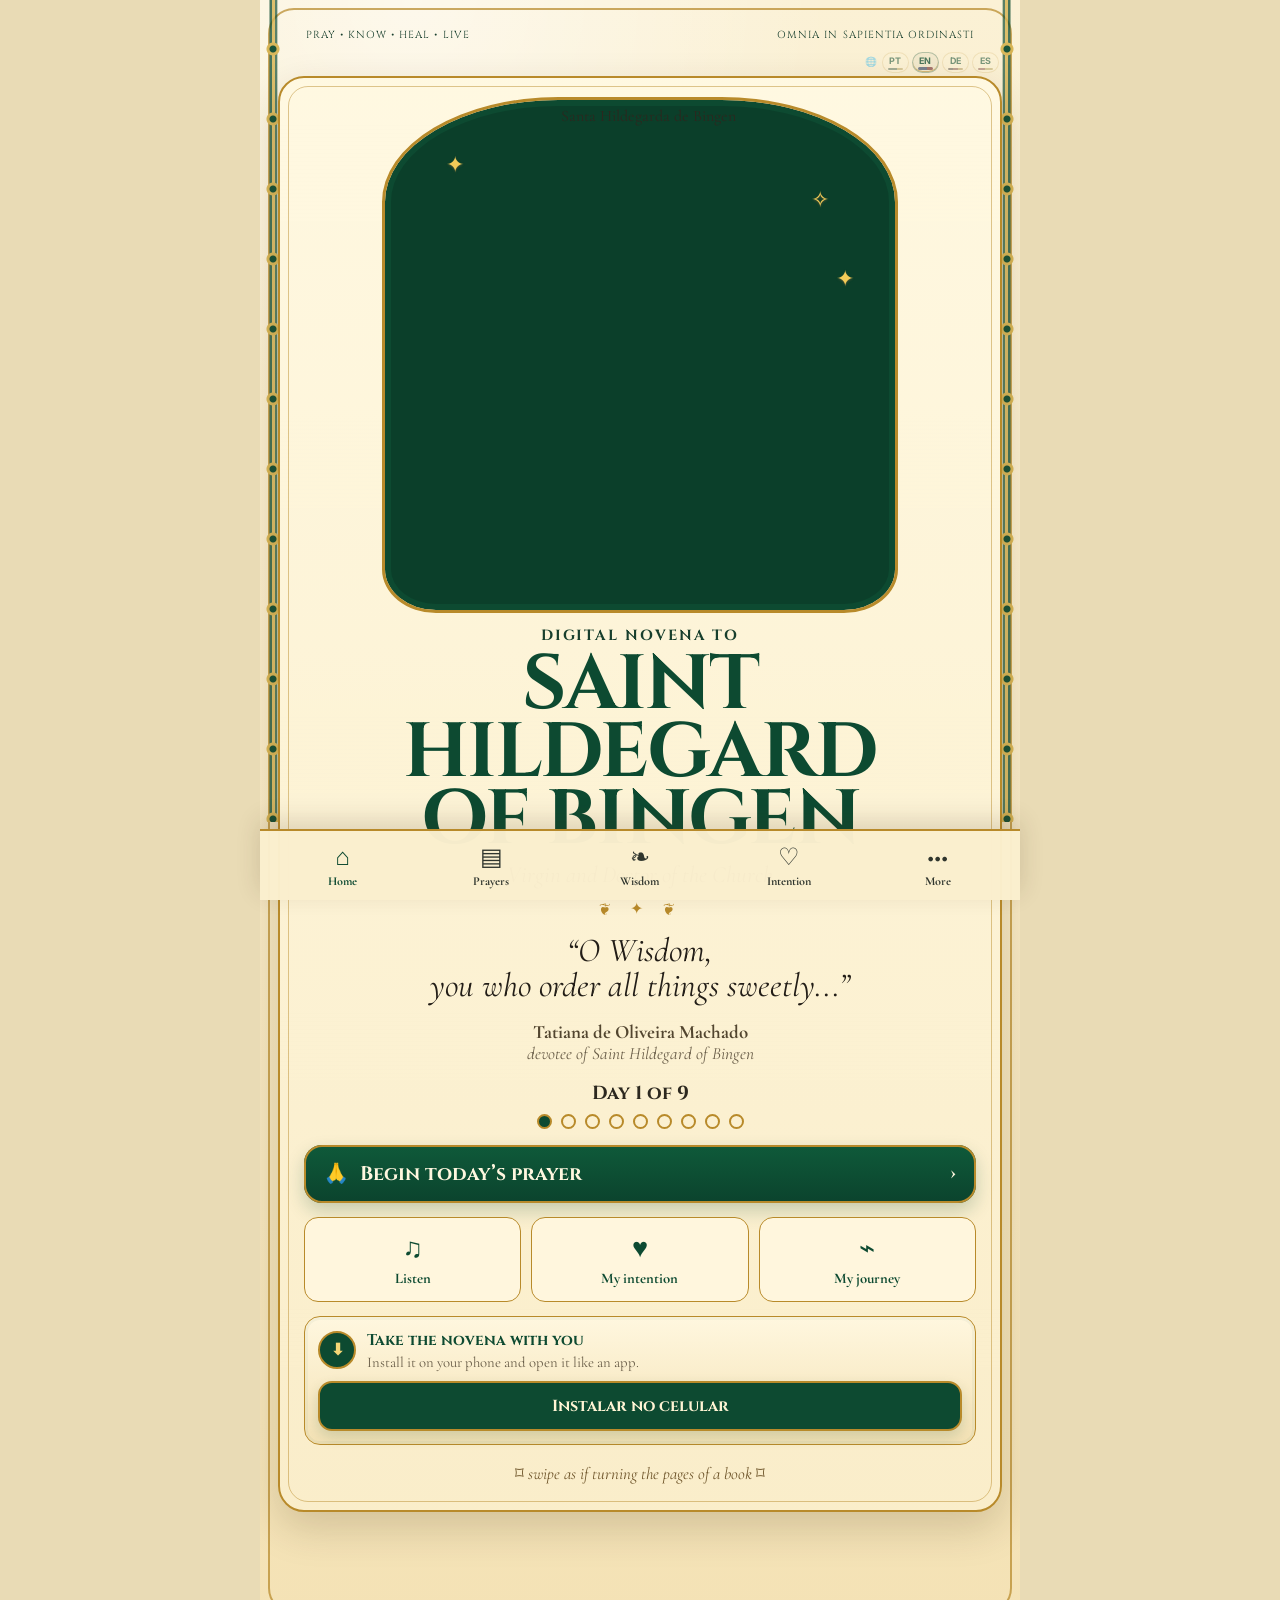
==== commit 4c687ec7: "Adicionar playlist de Santa Hildegarda e reforçar modo offline" ====
--- a/medieval/index.html
+++ b/medieval/index.html
@@ -21,7 +21,40 @@
 <link rel="preconnect" href="https://fonts.googleapis.com">
 <link rel="preconnect" href="https://fonts.gstatic.com" crossorigin>
 <link href="https://fonts.googleapis.com/css2?family=Cinzel:wght@500;600;700&family=Cormorant+Garamond:ital,wght@0,500;0,600;0,700;1,500;1,600&family=Inter:wght@500;600;700&display=swap" rel="stylesheet">
-<link rel="stylesheet" href="./styles.css?v=23">
+<link rel="stylesheet" href="./styles.css?v=24">
+<style>
+/* v25 — as três etapas também funcionam como navegação direta */
+.ritual-step.ritual-step-nav{
+  cursor:pointer;
+  user-select:none;
+  touch-action:manipulation;
+  transition:transform .14s ease,box-shadow .14s ease,border-color .14s ease;
+}
+.ritual-step.ritual-step-nav:active{transform:translateY(1px) scale(.99)}
+.ritual-step.ritual-step-nav:focus-visible{
+  outline:2px solid var(--gold);
+  outline-offset:3px;
+}
+@media(hover:hover){
+  .ritual-step.ritual-step-nav:hover{
+    border-color:rgba(184,138,42,.72);
+    box-shadow:0 3px 10px rgba(73,54,20,.09);
+  }
+}
+
+/* v26 — retorno direto entre Jornada e dia escolhido */
+.journey-return{
+  display:inline-flex;align-items:center;gap:6px;margin:8px 0 10px;
+  border:1px solid rgba(184,138,42,.48);border-radius:999px;
+  background:rgba(255,248,226,.82);color:var(--green);
+  padding:7px 11px;font:700 .72rem Inter,sans-serif;cursor:pointer;
+  box-shadow:0 2px 8px rgba(72,53,19,.05);
+}
+.journey-return:active{transform:translateY(1px)}
+.journey-return:focus-visible{outline:2px solid var(--gold);outline-offset:2px}
+@media(hover:hover){.journey-return:hover{border-color:rgba(13,74,49,.48);background:rgba(238,239,215,.9)}}
+
+</style>
 </head>
 <body>
 <div class="app-frame">
@@ -79,6 +112,7 @@
     </section>
 
     <section class="view" data-view="prayers" id="prayersView">
+      <button type="button" class="journey-return" id="backToJourney">← Minha jornada</button>
       <div class="page-toolbar">
         <button class="icon-btn" id="prevDay" aria-label="Dia anterior">←</button>
         <div><span id="dayNo">1º DIA</span><h2 id="dayTitle">A Sabedoria de Deus</h2></div>
@@ -213,135 +247,97 @@
     <section class="view" data-view="about" id="aboutView">
       <article class="illuminated-page textual about-page">
         <div class="mini-seal">H</div>
-        <h2>Sobre &amp; Fontes</h2>
+        <h2>Santa Hildegarda &amp; Fontes</h2>
+
+        
+        <section class="about-block saint-lead">
+          <div class="about-kicker">SANTA HILDEGARDA DE BINGEN · 1098–1179</div>
+          <h3>Uma vida inteira voltada para Deus</h3>
+          <p class="saint-intro">Santa Hildegarda de Bingen foi monja beneditina, abadessa, mística, escritora, compositora e uma das grandes vozes espirituais da Idade Média. Em sua vida, oração, Sagrada Escritura, liturgia, contemplação, música, natureza e serviço à Igreja formam uma única visão cristã do mundo.</p>
+          <p>Fez sua profissão religiosa em Disibodenberg e, mais tarde, fundou o mosteiro de Rupertsberg, perto de Bingen. Seus escritos, cartas, cânticos e ensinamentos alcançaram religiosos, bispos, autoridades e fiéis de seu tempo. Sua missão foi sempre a mesma: conduzir as almas a Cristo e recordar que toda a criação recebe de Deus a vida, a ordem e a beleza.</p>
+          <div class="saint-pullquote">“Luz do seu povo e do seu tempo”</div>
+          <div class="about-highlight">Virgem · Abadessa beneditina · Mística · Doutora da Igreja</div>
+        </section>
+
+        <div class="ritual-divider">❦</div>
+
+        <section class="saint-chapters" aria-label="Capítulos sobre Santa Hildegarda">
+          <article class="saint-chapter">
+            <div class="chapter-number">I</div>
+            <div class="chapter-copy">
+              <div class="about-kicker">MÍSTICA E VISIONÁRIA</div>
+              <h3>A luz recebida de Deus</h3>
+              <p>Desde jovem, Santa Hildegarda recebeu visões que descrevia como uma luz interior vinda de Deus. Sua experiência mística não a afastou da Igreja: seus escritos foram examinados e acolhidos no discernimento eclesial. Durante o Sínodo de Trier, em 1147–1148, o Papa Eugênio III tomou conhecimento de seus textos e autorizou que continuasse a escrever e a falar publicamente.</p>
+              <p>Em <em>Scivias</em>, no <em>Liber vitae meritorum</em> e no <em>Liber divinorum operum</em>, Santa Hildegarda contempla a história da salvação, a Santíssima Trindade, a Encarnação, a Igreja e a vida cristã com linguagem bíblica, simbólica e profundamente espiritual.</p>
+            </div>
+          </article>
+
+          <article class="saint-chapter">
+            <div class="chapter-number">II</div>
+            <div class="chapter-copy">
+              <div class="about-kicker">VIRIDITAS · CRIAÇÃO · SAÚDE</div>
+              <h3>A criação vivificada por Deus</h3>
+              <p><em>Viriditas</em> — vigor, verdor, fecundidade — tornou-se uma das imagens mais belas de sua espiritualidade. Para Santa Hildegarda, a força vivificante procede de Deus e resplandece na criação, na renovação interior e na fecundidade da alma.</p>
+              <p>Ela observou plantas, árvores, animais, pedras, alimentação, corpo humano e saúde com a atenção própria de seu tempo. <em>Physica</em> e <em>Causae et Curae</em> testemunham seu desejo de compreender a obra de Deus e a ligação entre natureza, corpo e vida espiritual. Para Santa Hildegarda, conhecer a criação é também aprender a recebê-la com gratidão e responsabilidade diante do Criador.</p>
+            </div>
+          </article>
+
+          <article class="saint-chapter">
+            <div class="chapter-number">III</div>
+            <div class="chapter-copy">
+              <div class="about-kicker">MÚSICA · PALAVRA · SANTIDADE</div>
+              <h3>Uma fé que se torna canto e testemunho</h3>
+              <p>Santa Hildegarda compôs antífonas, responsórios, hinos e cânticos reunidos na tradição da <em>Symphonia harmoniae caelestium revelationum</em>. Para ela, a música podia elevar a comunidade ao louvor e tornar audível a harmonia da criação no Espírito Santo.</p>
+              <p>Suas numerosas cartas mostram também uma mulher procurada por pessoas simples, comunidades religiosas, bispos e autoridades. A tradição católica conserva relatos de curas, graças e milagres ligados à sua vida e à sua intercessão, testemunhando uma fama de santidade que atravessou os séculos.</p>
+            </div>
+          </article>
+
+          <article class="saint-chapter doctor-chapter">
+            <div class="chapter-number doctor-seal">IV</div>
+            <div class="chapter-copy">
+              <div class="about-kicker">DOUTORA DA IGREJA UNIVERSAL</div>
+              <h3>Uma mestra para toda a Igreja</h3>
+              <p>Em 7 de outubro de 2012, o Papa Bento XVI proclamou Santa Hildegarda <strong>Doutora da Igreja universal</strong>. Esse título não é apenas honorífico: a Igreja reconhece nela uma santa cuja doutrina é eminente e cuja sabedoria ajuda os fiéis a compreender e viver mais profundamente a fé.</p>
+              <p>Na Carta Apostólica de proclamação, Bento XVI destaca a profundidade e a retidão de seu ensinamento, a originalidade de sua contemplação e suas raízes bíblicas, litúrgicas, patrísticas e beneditinas. Sua teologia é fortemente cristocêntrica e contempla, em unidade, a Trindade, a Encarnação, a Igreja, o ser humano e a natureza como criação de Deus.</p>
+              <p>Por isso, Santa Hildegarda não pertence somente à história medieval: sua doutrina continua oferecida à Igreja como caminho de conhecimento de Deus, conversão, vida litúrgica, cuidado da criação e fidelidade ao Evangelho.</p>
+              <div class="doctor-reasons"><span>Santidade de vida</span><span>Doutrina eminente</span><span>Atualidade perene</span></div>
+              <a class="chapter-link" href="https://www.vatican.va/content/benedict-xvi/pt/apost_letters/documents/hf_ben-xvi_apl_20121007_ildegarda-bingen.html" target="_blank" rel="noopener">Carta Apostólica de Bento XVI ↗</a>
+            </div>
+          </article>
+        </section>
+
+        <div class="ritual-divider">❦</div>
 
         <section class="about-block">
-          <div class="about-kicker">SANTA HILDEGARDA DE BINGEN</div>
-          <h3>Sobre Santa Hildegarda</h3>
-          <p>Santa Hildegarda de Bingen (1098–1179) foi monja beneditina, abadessa, mística, escritora e compositora. Fez sua profissão religiosa em 1115 no mosteiro de Disibodenberg e, por volta de 1150, fundou o mosteiro de Rupertsberg, perto de Bingen. Sua vida uniu oração, Sagrada Escritura, liturgia, vida comunitária, reflexão teológica, música e atenção à criação.</p>
-          <p>Entre seus escritos espirituais mais conhecidos estão <em>Scivias</em> (“Conhece os Caminhos”), <em>Liber vitae meritorum</em> (“Livro dos Méritos da Vida”), <em>Liber divinorum operum</em> (“Livro das Obras Divinas”) e suas cartas. Neles, <strong>Santa Hildegarda</strong> apresenta a história da salvação em linguagem simbólica e conduz o leitor a Cristo, à conversão do coração, à fidelidade à Igreja e ao reconhecimento da criação como dom de Deus.</p>
-          <p>Em 7 de outubro de 2012, o Papa Bento XVI proclamou Santa Hildegarda <strong>Doutora da Igreja universal</strong>. Em 25 de janeiro de 2021, por determinação do Papa Francisco, sua celebração foi inscrita no Calendário Romano Geral como <strong>memória facultativa em 17 de setembro</strong>, dia de sua morte.</p>
-          <div class="about-highlight">Virgem e Doutora da Igreja · Memória facultativa: 17 de setembro</div>
-        </section>
-        <div class="ritual-divider">❦</div>
-
-        <section class="about-block hildegard-deep">
-          <div class="about-kicker">MÍSTICA · CRIAÇÃO · SABEDORIA</div>
-          <h3>Uma espiritualidade que contempla Deus em toda a criação</h3>
-
-          <details class="about-topic" open>
-            <summary>✦ Mística e visionária</summary>
-            <div class="about-topic-body">
-              <p>Desde jovem, <strong>Santa Hildegarda</strong> recebeu visões que descrevia como uma luz interior vinda de Deus. Seus escritos foram acolhidos e discernidos pela Igreja; em 1147–1148, durante o Sínodo de Trier, o Papa Eugênio III tomou conhecimento deles e autorizou que continuasse a registrá-los.</p>
-              <p>Em suas grandes obras visionárias, <strong>Santa Hildegarda</strong> conduz o leitor a Cristo, à conversão e à contemplação da obra de Deus, unindo experiência mística, Sagrada Escritura e fidelidade à Igreja.</p>
-            </div>
-          </details>
-
-          <details class="about-topic">
-            <summary>❦ Viriditas: a força vivificante recebida de Deus</summary>
-            <div class="about-topic-body">
-              <p>Um dos conceitos mais associados a <strong>Santa Hildegarda</strong> é <em>viriditas</em>, palavra latina ligada a vigor, verdor e fecundidade. Em sua espiritualidade, ela expressa a força vivificante que procede de Deus e se manifesta na criação, na renovação interior e na fecundidade espiritual.</p>
-              <p><strong>Santa Hildegarda contempla a natureza como obra de Deus:</strong> plantas, animais, corpo humano, cosmos e música formam uma criação ordenada que louva o Criador e convida o ser humano à gratidão, ao cuidado e à vida em Deus.</p>
-            </div>
-          </details>
-
-          <details class="about-topic">
-            <summary>🌿 Plantas, natureza e saúde</summary>
-            <div class="about-topic-body">
-              <p><strong>Santa Hildegarda</strong> observou com grande atenção o mundo natural. Em <em>Physica</em> e <em>Causae et Curae</em>, encontramos referências a plantas, árvores, animais, pedras, alimentação, corpo humano, saúde e práticas terapêuticas do seu tempo.</p>
-              <p>Essa dimensão de sua obra revela uma busca admirável por compreender a criação de Deus e a relação entre natureza, corpo e vida espiritual. Esses textos são apresentados aqui como parte de seu legado histórico e espiritual.</p>
-            </div>
-          </details>
-
-          <details class="about-topic">
-            <summary>🕊️ Espírito Santo, criação e discernimento</summary>
-            <div class="about-topic-body">
-              <p><strong>Santa Hildegarda</strong> reconhecia no Espírito Santo a fonte de seus dons e de sua missão. Para ela, oração, criação, música, corpo e vida moral encontram unidade em Deus e devem conduzir à conversão, à fidelidade à Igreja e ao serviço do próximo.</p>
-              <p>Bento XVI destacou essa visão de harmonia da criação, na qual a beleza do mundo e a vida espiritual conduzem o coração ao louvor do Criador.</p>
-            </div>
-          </details>
-
-          <details class="about-topic">
-            <summary>🎵 Música: uma teologia cantada</summary>
-            <div class="about-topic-body">
-              <p><strong>Santa Hildegarda</strong> compôs antífonas, responsórios, hinos e outras peças reunidas na tradição da <em>Symphonia harmoniae caelestium revelationum</em>. Sua música possui amplas linhas melódicas e linguagem poética própria, concebidas para louvar a Deus e elevar a comunidade em oração.</p>
-              <p>A presença da música nesta novena procura respeitar essa dimensão profundamente espiritual de sua obra.</p>
-            </div>
-          </details>
-
-          <details class="about-topic">
-            <summary>✚ Fama de santidade, curas e milagres</summary>
-            <div class="about-topic-body">
-              <p>A tradição católica conserva relatos de <strong>curas, graças e milagres</strong> ligados à vida e à intercessão de <strong>Santa Hildegarda</strong>. Sua fama de santidade atravessou os séculos e alimentou a devoção dos fiéis.</p>
-              <p>Em 2012, o Papa Bento XVI estendeu oficialmente seu culto à Igreja universal e proclamou <strong>Santa Hildegarda</strong> Doutora da Igreja, confirmando a importância de seu testemunho espiritual para toda a Igreja.</p>
-            </div>
-          </details>
+          <div class="about-kicker">SOBRE ESTA NOVENA</div>
+          <h3>Uma obra devocional católica</h3>
+          <p><strong>Esta é uma novena católica, feita para a oração e a devoção católicas.</strong> Seu conteúdo professa a fé da Igreja e mantém no centro Deus, a Sagrada Escritura, Jesus Cristo, a ação do Espírito Santo, a intercessão dos santos, a conversão e a fidelidade à Igreja.</p>
+          <p>O conteúdo reúne referências bíblicas, orações tradicionais da piedade católica, documentos oficiais da Igreja sobre Santa Hildegarda, temas presentes em seus escritos e meditações devocionais inspiradas também pela experiência pessoal da devota <strong>Tatiana de Oliveira Machado</strong>.</p>
+          <p class="editorial-note">As meditações próprias desta novena são formulações devocionais inspiradas na espiritualidade de Santa Hildegarda, na Sagrada Escritura e nas fontes católicas indicadas.</p>
         </section>
 
         <div class="ritual-divider">❦</div>
 
         <section class="about-block public-domain-library">
           <div class="about-kicker">BIBLIOTECA HISTÓRICA</div>
-          <h3>Leia Santa Hildegarda em edições de domínio público</h3>
-          <p>Os links abaixo conduzem a digitalizações e transcrições históricas de obras antigas. Muitas estão em latim ou em traduções históricas; são úteis para estudo e consulta das fontes.</p>
-
-          <div class="work-card">
-            <strong><em>Scivias</em> — Conhece os Caminhos</strong>
-            <span>Grande obra visionária de <strong>Santa Hildegarda</strong>, organizada em três partes e trinta e cinco visões sobre criação, redenção, Igreja e vida cristã.</span>
-          </div>
-          <div class="work-card">
-            <strong><em>Liber vitae meritorum</em></strong>
-            <span>Obra moral que apresenta o confronto entre virtudes e vícios e convida à conversão da vida.</span>
-          </div>
-          <div class="work-card">
-            <strong><em>Liber divinorum operum</em></strong>
-            <span>Visões sobre criação, cosmos, ser humano e história da salvação, articulando a ordem do universo com a vida espiritual.</span>
-          </div>
-          <div class="work-card">
-            <strong><em>Physica</em> e <em>Causae et Curae</em></strong>
-            <span>Textos ligados à natureza e à medicina medieval: plantas, animais, pedras, alimentação, corpo humano, saúde e doença.</span>
-          </div>
-          <div class="work-card">
-            <strong><em>Symphonia harmoniae caelestium revelationum</em></strong>
-            <span>Conjunto de composições sacras e poesia religiosa de <strong>Santa Hildegarda</strong>.</span>
-          </div>
-
-          <div class="source-card public-link">
-            <strong>Obras reunidas — Patrologia Latina, vol. 197 (1855)</strong>
-            <span>Edição histórica contendo obras de Santa Hildegarda, digitalizada pelo Google Books.</span>
-            <a href="https://books.google.com/books?id=_iRKAAAAcAAJ" target="_blank" rel="noopener">Abrir edição histórica ↗</a>
-          </div>
-          <div class="source-card public-link">
-            <strong>Wikisource Latina — Hildegardis Bingensis</strong>
-            <span>Página que reúne textos latinos de várias obras, incluindo <em>Scivias</em>, escritos naturais e hinos.</span>
-            <a href="https://la.wikisource.org/wiki/Scriptor:Hildegardis_Bingensis" target="_blank" rel="noopener">Ler na Wikisource ↗</a>
-          </div>
-          <div class="source-card public-link">
-            <strong>Hinos de Santa Hildegarda — textos latinos</strong>
-            <span>Seleção de hinos em domínio público, incluindo peças dedicadas ao Espírito Santo.</span>
-            <a href="https://la.wikisource.org/wiki/Hymni_(Hildegardis)" target="_blank" rel="noopener">Abrir os hinos ↗</a>
-          </div>
-          <div class="source-card public-link">
-            <strong><em>Scivias</em> — tradução francesa histórica</strong>
-            <span>Edição do início do século XX disponível na Wikisource francesa.</span>
-            <a href="https://fr.wikisource.org/wiki/Livre:Bingen_-_Scivias,_ou_Les_trois_livres_des_visions_et_r%C3%A9v%C3%A9lations,_tome_2,_1909.djvu" target="_blank" rel="noopener">Consultar a edição ↗</a>
-          </div>
-        </section>
-
+          <h3>Leia Santa Hildegarda</h3>
+          <p>Obras e edições históricas para aprofundar sua espiritualidade e seu pensamento.</p>
+
+          <div class="work-card"><strong><em>Scivias</em> — Conhece os Caminhos</strong><span>Trinta e cinco visões sobre criação, redenção, Igreja e vida cristã.</span></div>
+          <div class="work-card"><strong><em>Liber vitae meritorum</em></strong><span>Virtudes, vícios e o chamado à conversão.</span></div>
+          <div class="work-card"><strong><em>Liber divinorum operum</em></strong><span>Criação, cosmos, ser humano e história da salvação.</span></div>
+          <div class="work-card"><strong><em>Physica</em> e <em>Causae et Curae</em></strong><span>Natureza, corpo e conhecimentos terapêuticos do mundo medieval.</span></div>
+          <div class="work-card"><strong><em>Symphonia harmoniae caelestium revelationum</em></strong><span>Composições sacras e poesia religiosa de Santa Hildegarda.</span></div>
+
+          <div class="source-card public-link"><strong>Obras reunidas — Patrologia Latina, vol. 197 (1855)</strong><span>Edição histórica digitalizada pelo Google Books.</span><a href="https://books.google.com/books?id=_iRKAAAAcAAJ" target="_blank" rel="noopener">Abrir edição histórica ↗</a></div>
+          <div class="source-card public-link"><strong>Wikisource Latina — Hildegardis Bingensis</strong><span>Textos latinos de várias obras de Santa Hildegarda.</span><a href="https://la.wikisource.org/wiki/Scriptor:Hildegardis_Bingensis" target="_blank" rel="noopener">Ler na Wikisource ↗</a></div>
+          <div class="source-card public-link"><strong>Hinos de Santa Hildegarda — textos latinos</strong><span>Seleção de hinos em domínio público, incluindo peças dedicadas ao Espírito Santo.</span><a href="https://la.wikisource.org/wiki/Hymni_(Hildegardis)" target="_blank" rel="noopener">Abrir os hinos ↗</a></div>
+          <div class="source-card public-link"><strong><em>Scivias</em> — tradução francesa histórica</strong><span>Edição do início do século XX disponível na Wikisource francesa.</span><a href="https://fr.wikisource.org/wiki/Livre:Bingen_-_Scivias,_ou_Les_trois_livres_des_visions_et_r%C3%A9v%C3%A9lations,_tome_2,_1909.djvu" target="_blank" rel="noopener">Consultar a edição ↗</a></div>
+        </section>
 
         <div class="ritual-divider">❦</div>
 
-        <section class="about-block">
-          <div class="about-kicker">SOBRE ESTA NOVENA</div>
-          <h3>Uma obra devocional</h3>
-          <p><strong>Esta é uma novena católica, feita para a oração e a devoção católicas.</strong> Seu conteúdo professa a fé da Igreja e mantém no centro Deus, a Sagrada Escritura, Jesus Cristo, a ação do Espírito Santo, a intercessão dos santos, a conversão e a fidelidade à Igreja.</p>
-          <p>O conteúdo reúne <strong>referências bíblicas</strong>, <strong>orações tradicionais da piedade católica</strong> — como Pai-Nosso, Ave-Maria e Glória —, documentos oficiais da Igreja sobre Santa Hildegarda, temas presentes em seus escritos e meditações devocionais inspiradas também pela experiência pessoal da devota <strong>Tatiana de Oliveira Machado</strong>.</p>
-          <p class="editorial-note">As meditações próprias desta novena são formulações devocionais inspiradas na espiritualidade de <strong>Santa Hildegarda</strong>, na Sagrada Escritura e nas fontes católicas indicadas.</p>
-        </section>
-
-        <div class="ritual-divider">❦</div>
-
-        <section class="about-block">
+<section class="about-block">
           <div class="about-kicker">BIBLIOGRAFIA E FONTES</div>
           <h3>Fontes oficiais e primárias</h3>
 
@@ -488,7 +484,7 @@
     <div><small>Música de Santa Hildegarda</small><strong>O frondens virga</strong></div>
     <button id="musicBtn">▶</button>
     <input id="volume" type="range" min="0" max="1" step=".05" value=".28" aria-label="Volume">
-    <audio id="music" preload="metadata" loop playsinline>
+    <audio id="music" preload="metadata" playsinline>
       <source src="https://upload.wikimedia.org/wikipedia/commons/transcoded/a/ad/O_frondens_2.ogg/O_frondens_2.ogg.mp3" type="audio/mpeg">
       <source src="https://upload.wikimedia.org/wikipedia/commons/a/ad/O_frondens_2.ogg" type="audio/ogg">
     </audio>
@@ -502,6 +498,49 @@
     <button class="nav-item" data-go="more"><span>•••</span><b>Mais</b></button>
   </nav>
 </div>
-<script src="./app.js?v=23"></script>
+<script src="./app.js?v=27"></script>
+<script src="./playlist.js?v=27"></script>
+<script>
+(() => {
+  function navigateRitualStep(el){
+    const step=el.dataset.ritualStep;
+    if(!step || typeof openRitualStep!=="function")return;
+    const r=typeof activeRitual==="function"?activeRitual():null;
+    const inDayView=!!el.closest("#prayersView");
+    const day=inDayView?selected:(r?.day||selected||currentDay());
+    const s=typeof load==="function"?load():{done:[]};
+    const review=r&&r.day===day?r.review:!!s.done?.includes(day);
+    openRitualStep(step,day,review);
+  }
+  const journeyLabels={pt:"← Minha jornada",en:"← My journey",de:"← Meine Gebetsreise",es:"← Mi camino"};
+  const backToJourney=document.getElementById("backToJourney");
+  function updateJourneyReturnLabel(){
+    if(!backToJourney)return;
+    const lang=(document.documentElement.lang||"pt").slice(0,2);
+    backToJourney.textContent=journeyLabels[lang]||journeyLabels.pt;
+    backToJourney.setAttribute("aria-label",backToJourney.textContent.replace("← ",""));
+  }
+  if(backToJourney){
+    backToJourney.addEventListener("click",()=>{if(typeof go==="function")go("journey")});
+    updateJourneyReturnLabel();
+    new MutationObserver(updateJourneyReturnLabel).observe(document.documentElement,{attributes:true,attributeFilter:["lang"]});
+  }
+
+  document.querySelectorAll("[data-ritual-step]").forEach(el=>{
+    el.classList.add("ritual-step-nav");
+    el.setAttribute("role","button");
+    el.tabIndex=0;
+    el.setAttribute("aria-label",el.textContent.trim());
+    const activate=()=>navigateRitualStep(el);
+    el.addEventListener("click",activate);
+    el.addEventListener("keydown",e=>{
+      if(e.key==="Enter"||e.key===" "){
+        e.preventDefault();
+        activate();
+      }
+    });
+  });
+})();
+</script>
 </body>
 </html>
--- a/medieval/styles.css
+++ b/medieval/styles.css
@@ -501,3 +501,96 @@
 
 /* v23 — identidade católica explícita */
 .about-block strong{color:var(--green)}
+
+/* v24 — capítulos editoriais de Santa Hildegarda */
+.saint-lead{
+  padding-bottom:18px;
+}
+.saint-intro{
+  font-size:1.08em;
+  line-height:1.56;
+}
+.saint-pullquote{
+  margin:18px auto 12px;
+  padding:14px 16px;
+  max-width:560px;
+  text-align:center;
+  font-family:"Cormorant Garamond",serif;
+  font-size:1.5rem;
+  font-weight:700;
+  font-style:italic;
+  color:var(--green);
+  border-top:1px solid rgba(184,138,42,.48);
+  border-bottom:1px solid rgba(184,138,42,.48);
+}
+.saint-chapters{
+  display:grid;
+  gap:14px;
+  margin:2px 0 4px;
+}
+.saint-chapter{
+  position:relative;
+  display:grid;
+  grid-template-columns:54px 1fr;
+  gap:14px;
+  padding:17px 16px 16px;
+  border:1px solid rgba(184,138,42,.42);
+  border-radius:16px;
+  background:linear-gradient(180deg,rgba(255,251,238,.92),rgba(246,235,205,.72));
+  box-shadow:0 4px 13px rgba(63,48,18,.05);
+}
+.chapter-number{
+  width:46px;height:46px;
+  display:grid;place-items:center;
+  border:1px solid rgba(184,138,42,.64);
+  border-radius:50%;
+  font-family:Cinzel,serif;
+  font-weight:800;
+  color:var(--green);
+  background:rgba(255,248,222,.9);
+}
+.chapter-copy h3{margin-top:3px;margin-bottom:9px}
+.chapter-copy p{margin:8px 0;line-height:1.5}
+.doctor-chapter{
+  border-color:rgba(13,74,49,.55);
+  background:
+    radial-gradient(circle at 90% 0,rgba(184,138,42,.16),transparent 34%),
+    linear-gradient(180deg,rgba(245,239,214,.96),rgba(229,237,222,.82));
+  box-shadow:inset 0 0 0 2px rgba(255,252,239,.55),0 6px 18px rgba(13,74,49,.08);
+}
+.doctor-seal{
+  background:var(--green);
+  color:#fff3ce;
+  border-color:#b88a2a;
+  box-shadow:inset 0 0 0 2px rgba(255,239,192,.22);
+}
+.doctor-reasons{
+  display:flex;
+  flex-wrap:wrap;
+  gap:6px;
+  margin:13px 0 10px;
+}
+.doctor-reasons span{
+  padding:5px 8px;
+  border-radius:999px;
+  border:1px solid rgba(13,74,49,.28);
+  background:rgba(13,74,49,.06);
+  font-family:Cinzel,serif;
+  font-size:.66rem;
+  font-weight:800;
+  color:var(--green);
+}
+.chapter-link{
+  display:inline-block;
+  margin-top:3px;
+  color:var(--green);
+  font-weight:800;
+  text-decoration:none;
+  border-bottom:1px dotted var(--gold);
+}
+@media(max-width:520px){
+  .saint-chapter{grid-template-columns:40px 1fr;gap:10px;padding:14px 12px}
+  .chapter-number{width:36px;height:36px;font-size:.8rem}
+  .saint-pullquote{font-size:1.28rem;padding:12px 10px}
+  .chapter-copy p{line-height:1.46}
+}
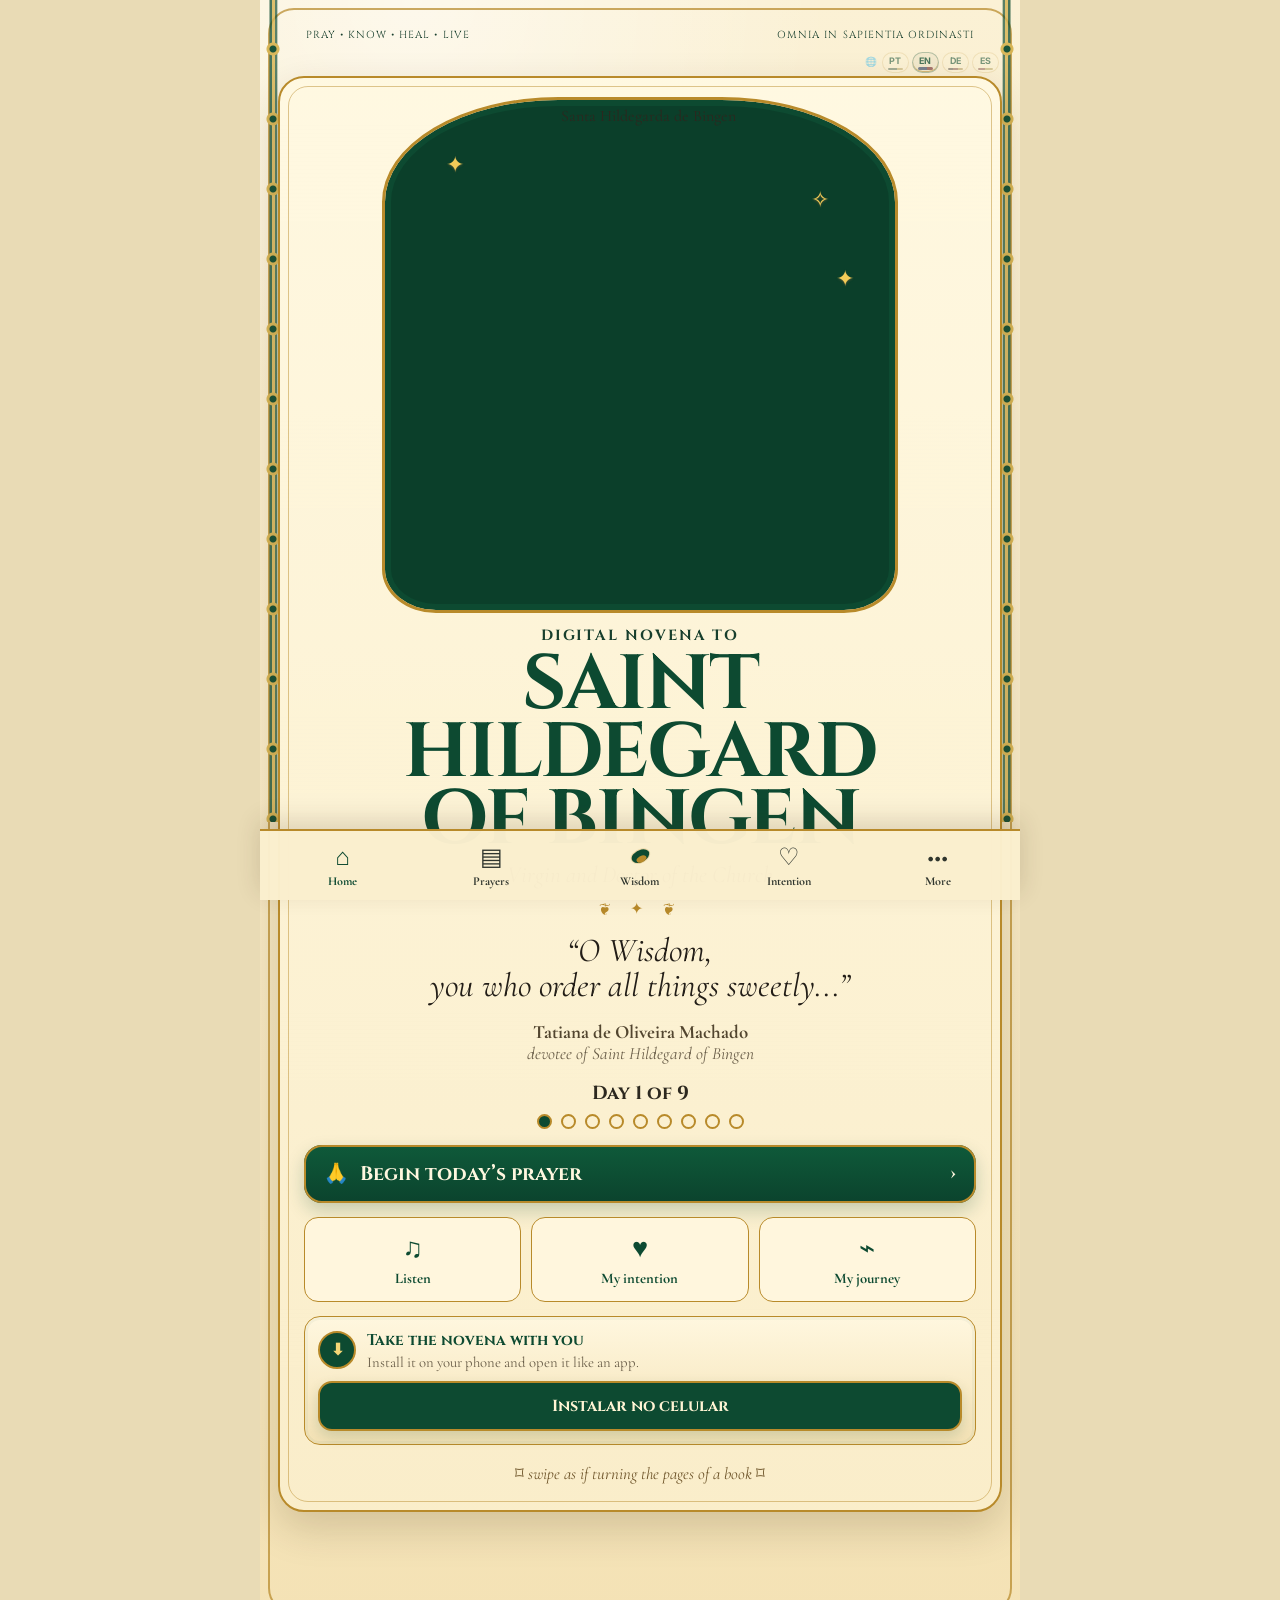
==== commit 11809bbe: "GA4: adiciona medição G-KXDY9J9N3V à versão medieval" ====
--- a/medieval/index.html
+++ b/medieval/index.html
@@ -1,6 +1,14 @@
 <!doctype html>
 <html lang="pt-BR">
 <head>
+<!-- Google tag (gtag.js) -->
+<script async src="https://www.googletagmanager.com/gtag/js?id=G-KXDY9J9N3V"></script>
+<script>
+  window.dataLayer = window.dataLayer || [];
+  function gtag(){dataLayer.push(arguments);}
+  gtag('js', new Date());
+  gtag('config', 'G-KXDY9J9N3V');
+</script>
 <meta charset="utf-8">
 <meta name="viewport" content="width=device-width,initial-scale=1,viewport-fit=cover">
 <meta name="theme-color" content="#0f4a32">
@@ -21,7 +29,8 @@
 <link rel="preconnect" href="https://fonts.googleapis.com">
 <link rel="preconnect" href="https://fonts.gstatic.com" crossorigin>
 <link href="https://fonts.googleapis.com/css2?family=Cinzel:wght@500;600;700&family=Cormorant+Garamond:ital,wght@0,500;0,600;0,700;1,500;1,600&family=Inter:wght@500;600;700&display=swap" rel="stylesheet">
-<link rel="stylesheet" href="./styles.css?v=24">
+<link rel="stylesheet" href="./styles.css?v=28">
+<link rel="stylesheet" href="./devotional-v30.css?v=30">
 <style>
 /* v25 — as três etapas também funcionam como navegação direta */
 .ritual-step.ritual-step-nav{
@@ -111,6 +120,35 @@
       </article>
     </section>
 
+    
+    <section class="view ritual-page-view" data-view="initial" id="initialPrayerView">
+      <div class="page-toolbar">
+        <button class="icon-btn" id="initialBackHome" aria-label="Voltar ao início">←</button>
+        <div><span>ETAPA 1 DE 3</span><h2>Oração Inicial</h2></div>
+        <span class="mini-seal" aria-hidden="true">I</span>
+      </div>
+      <div class="ritual-progress" aria-label="Etapas da oração">
+        <span class="ritual-step" data-ritual-step="initial"><b>1</b><small>Oração inicial</small></span>
+        <span class="ritual-step" data-ritual-step="day"><b>2</b><small>Reflexão do dia</small></span>
+        <span class="ritual-step" data-ritual-step="final"><b>3</b><small>Oração final</small></span>
+      </div>
+      <article class="illuminated-page textual ritual-page">
+        <section class="ritual-section" id="initialSection">
+          <div class="ritual-kicker">ETAPA 1 DE 3 · PREPARAÇÃO</div>
+          <h3>Oração inicial</h3>
+          <div class="persignation-card" id="persignationCard">
+            <div class="persignation-kicker" id="persignationTitle">☩ PERSIGNAÇÃO</div>
+            <p id="persignationText">Pelo sinal da Santa Cruz, livrai-nos, Deus, nosso Senhor, dos nossos inimigos. Em nome do Pai, e do Filho, e do Espírito Santo. Amém.</p>
+          </div>
+          <div id="initialText" class="prayer-text">Ó Santa Hildegarda de Bingen, virgem e Doutora da Igreja, mulher de profunda fé e de ardente amor a Deus, que ouvistes a voz do Senhor na oração e contemplastes os mistérios da criação e da salvação, ensinai-me a buscar a Verdade com humildade e a amar a Deus sobre todas as coisas. Intercedei por mim junto ao Senhor, para que eu receba as graças de que mais necessito, cresça na sabedoria, na paz, na saúde do corpo e da alma, e no serviço generoso à Igreja e aos irmãos. Amém.</div>
+          <div class="ritual-actions">
+            <button class="soft-btn" id="speakInitial">🔊 Ouvir oração inicial</button>
+            <button class="primary-cta compact" id="beginDayBtn">Prosseguir para a reflexão do dia ›</button>
+          </div>
+        </section>
+      </article>
+    </section>
+
     <section class="view" data-view="prayers" id="prayersView">
       <button type="button" class="journey-return" id="backToJourney">← Minha jornada</button>
       <div class="page-toolbar">
@@ -173,6 +211,31 @@
       </article>
     </section>
 
+    
+    <section class="view ritual-page-view" data-view="final" id="finalPrayerView">
+      <div class="page-toolbar">
+        <button class="icon-btn" id="finalBackDay" aria-label="Voltar à reflexão">←</button>
+        <div><span>ETAPA 3 DE 3</span><h2>Oração Final</h2></div>
+        <span class="mini-seal" aria-hidden="true">III</span>
+      </div>
+      <div class="ritual-progress" aria-label="Etapas da oração">
+        <span class="ritual-step" data-ritual-step="initial"><b>1</b><small>Oração inicial</small></span>
+        <span class="ritual-step" data-ritual-step="day"><b>2</b><small>Reflexão do dia</small></span>
+        <span class="ritual-step" data-ritual-step="final"><b>3</b><small>Oração final</small></span>
+      </div>
+      <article class="illuminated-page textual ritual-page">
+        <section class="ritual-section" id="finalSection">
+          <div class="ritual-kicker">ETAPA 3 DE 3 · CONCLUSÃO</div>
+          <h3>Oração final</h3>
+          <div id="finalText" class="prayer-text">Ó Deus, que concedestes a Santa Hildegarda de Bingen a luz do Espírito Santo para contemplar vossos mistérios e manifestar vossa glória na criação, concedei-nos, por sua intercessão, a graça de buscar sempre a vossa Sabedoria, de amar a Igreja e de viver em fidelidade ao Evangelho. Por Cristo, nosso Senhor. Amém.</div>
+          <div class="ritual-actions">
+            <button class="soft-btn" id="speakFinal">🔊 Ouvir oração final</button>
+            <button class="primary-cta compact" id="finishPrayerBtn">Amém · Concluir a oração de hoje</button>
+          </div>
+        </section>
+      </article>
+    </section>
+
     <section class="view" data-view="wisdom" id="wisdomView">
       <article class="illuminated-page textual">
         <div class="mini-seal">V</div>
@@ -187,38 +250,7 @@
           <strong>Ordo Orationis</strong>
           <span>Cada dia da novena começa com a Oração Inicial, segue pela reflexão do dia e se encerra com a Oração Final.</span>
         </div>
-        <div class="ritual-progress" aria-label="Etapas da oração">
-          <span class="ritual-step" data-ritual-step="initial"><b>1</b><small>Oração inicial</small></span>
-          <span class="ritual-step" data-ritual-step="day"><b>2</b><small>Reflexão do dia</small></span>
-          <span class="ritual-step" data-ritual-step="final"><b>3</b><small>Oração final</small></span>
-        </div>
-
-        <section class="ritual-section" id="initialSection">
-          <div class="ritual-kicker">ETAPA 1 DE 3 · PREPARAÇÃO</div>
-          <h3>Oração inicial</h3>
-          <div class="persignation-card" id="persignationCard">
-            <div class="persignation-kicker" id="persignationTitle">☩ PERSIGNAÇÃO</div>
-            <p id="persignationText">Pelo sinal da Santa Cruz, livrai-nos, Deus, nosso Senhor, dos nossos inimigos. Em nome do Pai, e do Filho, e do Espírito Santo. Amém.</p>
-          </div>
-          <div id="initialText" class="prayer-text">Ó Santa Hildegarda de Bingen, virgem e Doutora da Igreja, mulher de profunda fé e de ardente amor a Deus, que ouvistes a voz do Senhor na oração e contemplastes os mistérios da criação e da salvação, ensinai-me a buscar a Verdade com humildade e a amar a Deus sobre todas as coisas. Intercedei por mim junto ao Senhor, para que eu receba as graças de que mais necessito, cresça na sabedoria, na paz, na saúde do corpo e da alma, e no serviço generoso à Igreja e aos irmãos. Amém.</div>
-          <div class="ritual-actions">
-            <button class="soft-btn" id="speakInitial">🔊 Ouvir oração inicial</button>
-            <button class="primary-cta compact" id="beginDayBtn">Prosseguir para a reflexão do dia ›</button>
-          </div>
-        </section>
-
-        <div class="ritual-divider">❦</div>
-
-        <section class="ritual-section" id="finalSection">
-          <div class="ritual-kicker">ETAPA 3 DE 3 · CONCLUSÃO</div>
-          <h3>Oração final</h3>
-          <div id="finalText" class="prayer-text">Ó Deus, que concedestes a Santa Hildegarda de Bingen a luz do Espírito Santo para contemplar vossos mistérios e manifestar vossa glória na criação, concedei-nos, por sua intercessão, a graça de buscar sempre a vossa Sabedoria, de amar a Igreja e de viver em fidelidade ao Evangelho. Por Cristo, nosso Senhor. Amém.</div>
-          <div class="ritual-actions">
-            <button class="soft-btn" id="speakFinal">🔊 Ouvir oração final</button>
-            <button class="primary-cta compact" id="finishPrayerBtn">Amém · Concluir a oração de hoje</button>
-          </div>
-        </section>
-      </article>
+</article>
     </section>
 
     <section class="view" data-view="intention" id="intentionView">
@@ -498,8 +530,9 @@
     <button class="nav-item" data-go="more"><span>•••</span><b>Mais</b></button>
   </nav>
 </div>
-<script src="./app.js?v=27"></script>
+<script src="./app.js?v=28"></script>
 <script src="./playlist.js?v=27"></script>
+<script src="./devotional-v30.js?v=30"></script>
 <script>
 (() => {
   function navigateRitualStep(el){
--- a/medieval/styles.css
+++ b/medieval/styles.css
@@ -594,3 +594,291 @@
   .saint-pullquote{font-size:1.28rem;padding:12px 10px}
   .chapter-copy p{line-height:1.46}
 }
+
+
+/* v29 — páginas rituais iluminadas + player compacto */
+
+/* Identidade própria para Oração Inicial e Oração Final */
+.ritual-page-view{
+  position:relative;
+  padding-bottom:26px;
+}
+.ritual-page-view .page-toolbar{
+  margin:8px 10px 14px;
+  padding:10px 12px;
+  border:2px solid var(--gold);
+  border-radius:22px;
+  background:
+    radial-gradient(circle at 50% -30%,rgba(214,180,84,.28),transparent 52%),
+    linear-gradient(180deg,#105c3c,#0b432d);
+  box-shadow:0 10px 24px rgba(13,74,49,.22),inset 0 0 0 1px rgba(255,241,191,.18);
+}
+.ritual-page-view .page-toolbar h2{
+  color:#fff4d4;
+  text-shadow:0 1px 0 rgba(0,0,0,.24);
+  letter-spacing:.015em;
+}
+.ritual-page-view .page-toolbar div>span{
+  color:#edcf79;
+  letter-spacing:.16em;
+  font-size:.68rem;
+}
+.ritual-page-view .page-toolbar .icon-btn{
+  border:1px solid #e4c66b;
+  background:#fff2cb;
+  box-shadow:inset 0 0 0 2px rgba(13,74,49,.08);
+}
+.ritual-page-view .page-toolbar .mini-seal{
+  width:42px;height:42px;margin:0;
+  font-size:1rem;
+  background:#f7e8b8;
+  color:var(--green);
+  border:2px solid #d5ac43;
+  box-shadow:0 2px 8px rgba(0,0,0,.14);
+}
+
+.ritual-page-view>.ritual-progress{
+  margin:0 14px 13px;
+  padding:8px 9px;
+  border:1px solid rgba(184,138,42,.55);
+  border-radius:18px;
+  background:rgba(255,247,220,.84);
+  box-shadow:0 4px 13px rgba(87,60,14,.08);
+}
+
+.ritual-page-view .ritual-page{
+  isolation:isolate;
+  margin:0 4px;
+  padding:30px 26px 34px;
+  border:3px solid var(--gold);
+  border-radius:28px;
+  background:
+    radial-gradient(circle at 50% 0,rgba(211,173,73,.22),transparent 26%),
+    linear-gradient(rgba(255,249,229,.97),rgba(247,231,190,.98)),
+    repeating-linear-gradient(0deg,rgba(109,76,19,.035) 0 1px,transparent 1px 4px);
+  box-shadow:0 16px 36px rgba(55,40,12,.2),inset 0 0 0 1px rgba(255,255,255,.65);
+  overflow:hidden;
+}
+.ritual-page-view .ritual-page:before{
+  inset:10px;
+  border:1px solid rgba(13,74,49,.28);
+  border-radius:20px;
+}
+.ritual-page-view .ritual-page:after{
+  content:"❦   ✦   ❦";
+  display:block;
+  margin:24px auto 0;
+  text-align:center;
+  color:var(--gold);
+  font-family:Cinzel,serif;
+  letter-spacing:.45em;
+  font-size:1rem;
+}
+
+.ritual-page-view .ritual-section{
+  position:relative;
+  z-index:1;
+}
+.ritual-page-view .ritual-kicker{
+  display:inline-flex;
+  align-items:center;
+  justify-content:center;
+  min-height:28px;
+  margin:0 auto 8px;
+  padding:5px 12px;
+  border:1px solid rgba(184,138,42,.62);
+  border-radius:999px;
+  background:#fff5d8;
+  color:#80601d;
+  font:700 .65rem/1 Cinzel,serif;
+  letter-spacing:.13em;
+}
+.ritual-page-view .ritual-section>h3{
+  position:relative;
+  margin:8px 0 18px;
+  padding:0 0 14px;
+  text-align:center;
+  font-size:clamp(1.65rem,5vw,2.25rem);
+  line-height:1.05;
+  color:var(--green);
+}
+.ritual-page-view .ritual-section>h3:after{
+  content:"✦ ❦ ✦";
+  display:block;
+  margin-top:10px;
+  color:var(--gold);
+  font-size:.78rem;
+  letter-spacing:.3em;
+}
+
+/* Persignação vira um pequeno pórtico litúrgico */
+.ritual-page-view .persignation-card{
+  position:relative;
+  margin:0 0 16px;
+  padding:16px 18px;
+  border:2px solid #cda43e;
+  border-radius:18px;
+  background:
+    radial-gradient(circle at 50% 0,rgba(238,207,119,.2),transparent 45%),
+    linear-gradient(180deg,#0f5539,#0b422d);
+  color:#fff4d5;
+  box-shadow:0 8px 18px rgba(13,74,49,.17),inset 0 0 0 1px rgba(255,245,208,.15);
+}
+.ritual-page-view .persignation-kicker{
+  margin-bottom:7px;
+  text-align:center;
+  color:#efd27d;
+  font-family:Cinzel,serif;
+  font-size:.72rem;
+  font-weight:800;
+  letter-spacing:.14em;
+}
+.ritual-page-view .persignation-card p{
+  margin:0;
+  color:#fff6de;
+  font-size:1.12rem;
+  line-height:1.42;
+  text-align:center;
+}
+
+/* Credo e Salve Rainha recebem a mesma linguagem de manuscrito */
+.ritual-page-view .devotional-extra{
+  position:relative;
+  margin:14px 0 18px!important;
+  padding:18px 18px 20px!important;
+  border:1px solid rgba(184,138,42,.72)!important;
+  border-radius:18px!important;
+  background:
+    radial-gradient(circle at 50% 0,rgba(219,180,79,.16),transparent 40%),
+    linear-gradient(180deg,rgba(255,249,226,.98),rgba(244,225,178,.88))!important;
+  box-shadow:inset 0 0 0 2px rgba(255,253,241,.66),0 5px 14px rgba(87,60,14,.08)!important;
+}
+.ritual-page-view .devotional-extra:before,
+.ritual-page-view .devotional-extra:after{
+  position:absolute;
+  top:9px;
+  color:rgba(184,138,42,.7);
+  font-size:.85rem;
+}
+.ritual-page-view .devotional-extra:before{content:"❦";left:12px}
+.ritual-page-view .devotional-extra:after{content:"❦";right:12px;transform:scaleX(-1)}
+.ritual-page-view .devotional-extra-kicker{
+  margin-bottom:11px!important;
+  color:var(--green)!important;
+  font-size:.72rem!important;
+  letter-spacing:.14em!important;
+}
+.ritual-page-view .devotional-extra p{
+  font-size:1.16rem!important;
+  line-height:1.48!important;
+  font-weight:600!important;
+  text-align:left;
+}
+
+/* Texto principal da oração: bloco nobre, legível e destacado */
+.ritual-page-view #initialText,
+.ritual-page-view #finalText{
+  position:relative;
+  margin:16px 0 18px;
+  padding:20px 18px 20px 20px;
+  border-left:4px solid var(--gold);
+  border-right:1px solid rgba(184,138,42,.28);
+  border-top:1px solid rgba(184,138,42,.28);
+  border-bottom:1px solid rgba(184,138,42,.28);
+  border-radius:8px 18px 18px 8px;
+  background:rgba(255,250,233,.72);
+  color:#352c20;
+  font-size:1.24rem;
+  line-height:1.55;
+  box-shadow:inset 0 0 20px rgba(208,169,65,.07);
+}
+.ritual-page-view #initialText::first-letter,
+.ritual-page-view #finalText::first-letter{
+  float:left;
+  margin:.08em .28em 0 0;
+  color:var(--green);
+  font-family:Cinzel,serif;
+  font-size:3.15rem;
+  line-height:.78;
+  text-shadow:1px 1px 0 #e0ba58;
+}
+
+.ritual-page-view .ritual-actions{
+  display:grid;
+  gap:10px;
+  margin-top:18px;
+}
+.ritual-page-view .ritual-actions .soft-btn{
+  min-height:52px;
+  border:1px solid #c89d36;
+  border-radius:16px;
+  background:linear-gradient(180deg,#fff9e9,#f7e8bb);
+  color:var(--green);
+  font-family:Cinzel,serif;
+  font-size:.88rem;
+  box-shadow:0 4px 10px rgba(78,56,16,.08);
+}
+.ritual-page-view .ritual-actions .primary-cta{
+  min-height:58px;
+  border-radius:18px;
+  letter-spacing:.02em;
+}
+
+/* Final: leve diferenciação mariana sem romper a identidade */
+#finalPrayerView .ritual-page{
+  background:
+    radial-gradient(circle at 50% 0,rgba(210,171,69,.24),transparent 27%),
+    linear-gradient(rgba(255,249,229,.98),rgba(246,229,186,.98)),
+    repeating-linear-gradient(0deg,rgba(109,76,19,.035) 0 1px,transparent 1px 4px);
+}
+#finalPrayerView .devotional-extra.salve-card{
+  border-color:#bf9330!important;
+  background:
+    radial-gradient(circle at 50% -10%,rgba(216,174,70,.24),transparent 48%),
+    linear-gradient(180deg,#fff9e7,#f3dfab)!important;
+}
+
+/* Corrige a sobreposição: durante abertura/fechamento o player vira mini-player. */
+@media(max-width:560px){
+  .ritual-page-view{padding-bottom:86px}
+  .ritual-page-view .page-toolbar{margin:4px 4px 10px;padding:8px 9px;border-radius:18px}
+  .ritual-page-view .page-toolbar h2{font-size:1.35rem}
+  .ritual-page-view .page-toolbar .mini-seal{width:38px;height:38px}
+  .ritual-page-view>.ritual-progress{margin:0 5px 10px;padding:7px 6px}
+  .ritual-page-view .ritual-page{margin:0;padding:24px 18px 28px;border-radius:21px}
+  .ritual-page-view .ritual-section>h3{font-size:1.55rem}
+  .ritual-page-view .persignation-card{padding:14px 15px}
+  .ritual-page-view .persignation-card p{font-size:1.04rem}
+  .ritual-page-view .devotional-extra{padding:15px 15px 17px!important}
+  .ritual-page-view .devotional-extra p{font-size:1.07rem!important;line-height:1.43!important}
+  .ritual-page-view #initialText,
+  .ritual-page-view #finalText{padding:17px 14px 18px 16px;font-size:1.12rem;line-height:1.48}
+
+  body:has(.ritual-page-view.active) .music-dock.playlist-enabled{
+    bottom:calc(69px + env(safe-area-inset-bottom));
+    width:calc(100% - 34px);
+    min-height:58px;
+    grid-template-columns:minmax(0,1fr) auto 40px!important;
+    gap:7px!important;
+    padding:7px 9px!important;
+    border-radius:18px;
+    box-shadow:0 5px 16px rgba(0,0,0,.22);
+  }
+  body:has(.ritual-page-view.active) .music-dock.playlist-enabled input[type="range"]{display:none!important}
+  body:has(.ritual-page-view.active) .music-track-info small,
+  body:has(.ritual-page-view.active) .music-credit{display:none!important}
+  body:has(.ritual-page-view.active) .music-track-info strong{
+    font-size:.86rem;
+    line-height:1.15;
+  }
+  body:has(.ritual-page-view.active) .music-dock .playlist-nav .track-nav{
+    width:27px;height:27px;
+  }
+  body:has(.ritual-page-view.active) .music-dock #musicBtn{
+    width:38px;height:38px;
+  }
+}
+
+@media(min-width:561px){
+  .ritual-page-view .ritual-page{max-width:690px;margin-left:auto;margin-right:auto}
+}
--- a/medieval/devotional-v30.css
+++ b/medieval/devotional-v30.css
@@ -0,0 +1,33 @@
+/* v30 — protagonismo das orações próprias e reflexão apoiada na Igreja */
+.proper-prayer-card{position:relative;margin:20px 0 22px;padding:22px 18px 20px;border:3px solid var(--green);outline:2px solid var(--gold);outline-offset:-7px;border-radius:24px;background:radial-gradient(circle at 50% 0,rgba(223,190,96,.26),transparent 38%),linear-gradient(180deg,#fff9e6,#f3dfab);box-shadow:0 11px 26px rgba(13,74,49,.16),inset 0 0 0 1px rgba(255,255,255,.7)}
+.proper-prayer-card:before,.proper-prayer-card:after{content:"❦";position:absolute;top:11px;color:var(--gold);font-size:1rem}.proper-prayer-card:before{left:14px}.proper-prayer-card:after{right:14px;transform:scaleX(-1)}
+.proper-prayer-label{max-width:88%;margin:0 auto 6px;text-align:center;color:var(--green);font:800 .76rem/1.25 Cinzel,serif;letter-spacing:.11em}.proper-prayer-subtitle{margin:0 auto 16px;text-align:center;color:#7d6125;font:700 1rem/1.2 "Cormorant Garamond",serif;font-style:italic}
+.proper-prayer-card #initialText,.proper-prayer-card #finalText{margin:0!important;padding:18px 16px 18px 18px!important;border:1px solid rgba(184,138,42,.55)!important;border-left:5px solid var(--green)!important;border-radius:12px!important;background:rgba(255,252,239,.82)!important;box-shadow:inset 0 0 18px rgba(202,158,51,.08)!important;font-size:1.3rem!important;line-height:1.56!important}.proper-prayer-card #initialText::first-letter,.proper-prayer-card #finalText::first-letter{color:var(--green)!important;text-shadow:1px 1px 0 #ddb653!important}
+.reflection-box{position:relative;padding-top:18px}.reflection-box h3{margin-bottom:5px}.reflection-box h3:after{content:"À luz da Palavra e da Igreja";display:block;margin-top:6px;color:#826725;font:700 .68rem/1.2 Cinzel,serif;letter-spacing:.09em}#reflection{font-size:1.16rem;line-height:1.58}.reflection-church-source{margin:12px 0 17px;padding:14px 15px;border:1px solid rgba(13,74,49,.34);border-radius:16px;background:linear-gradient(180deg,rgba(239,242,219,.92),rgba(249,239,205,.9));box-shadow:inset 0 0 0 1px rgba(255,255,255,.58)}.church-source-kicker{margin-bottom:10px;text-align:center;color:var(--green);font:800 .65rem/1.2 Cinzel,serif;letter-spacing:.11em}.keep-heart{display:grid;gap:4px;margin-bottom:11px;padding:10px 11px;border-left:3px solid var(--gold);background:rgba(255,250,232,.62)}.keep-heart strong,.church-sources>strong{color:var(--green);font-family:Cinzel,serif;font-size:.7rem;letter-spacing:.06em}.keep-heart span{font-size:1.05rem;line-height:1.38;font-style:italic;color:#4b3f2c}.church-sources{display:grid;gap:6px}.church-sources a{color:var(--green);font:700 .72rem/1.35 Inter,sans-serif;text-decoration:none;border-bottom:1px dotted rgba(184,138,42,.72);padding-bottom:3px}
+
+/* v32 — Sabedoria como chave espiritual da novena */
+#wisdomView .textual>p:first-of-type{font-size:0;line-height:0}
+#wisdomView .textual>p:first-of-type:after{display:block;font:600 1.22rem/1.58 "Cormorant Garamond",serif;color:#3d3528;text-align:left}
+html[lang^="pt"] #wisdomView .textual>p:first-of-type:after{content:"Para Santa Hildegarda, a criação e a vida espiritual revelam a ação vivificante de Deus. A verdadeira sabedoria não consiste apenas em conhecer, mas em deixar-se iluminar por Deus para discernir, escolher e viver segundo sua vontade. Em seus escritos, uma imagem particularmente bela é a viriditas: vigor, verdor e fecundidade — a vida que floresce porque recebe de Deus sua força. Nesta novena, Sabedoria e Viriditas tornam-se um caminho: invocamos o Espírito Santo, acolhemos a Palavra, meditamos, rezamos e procuramos transformar a oração em vida."}
+html[lang^="en"] #wisdomView .textual>p:first-of-type:after{content:"For Saint Hildegard, creation and the spiritual life reveal God's life-giving action. True wisdom is not merely knowing, but allowing God to enlighten us so that we may discern, choose and live according to his will. In her writings, viriditas — vigor, greenness and fruitfulness — is a particularly beautiful image of life flourishing because it receives its strength from God. In this novena, Wisdom and Viriditas become a path: we invoke the Holy Spirit, receive the Word, meditate, pray and seek to turn prayer into life."}
+html[lang^="de"] #wisdomView .textual>p:first-of-type:after{content:"Für die heilige Hildegard offenbaren Schöpfung und geistliches Leben das lebenspendende Wirken Gottes. Wahre Weisheit besteht nicht nur im Wissen, sondern darin, sich von Gott erleuchten zu lassen, um zu unterscheiden, zu wählen und nach seinem Willen zu leben. In ihren Schriften ist die Viriditas — Lebenskraft, Grün und Fruchtbarkeit — ein besonders schönes Bild für das Leben, das erblüht, weil es seine Kraft von Gott empfängt. In dieser Novene werden Weisheit und Viriditas zu einem Weg: Wir rufen den Heiligen Geist an, empfangen das Wort, betrachten, beten und suchen das Gebet in Leben zu verwandeln."}
+html[lang^="es"] #wisdomView .textual>p:first-of-type:after{content:"Para Santa Hildegarda, la creación y la vida espiritual revelan la acción vivificante de Dios. La verdadera sabiduría no consiste solamente en conocer, sino en dejarse iluminar por Dios para discernir, elegir y vivir según su voluntad. En sus escritos, la viriditas — vigor, verdor y fecundidad — es una imagen especialmente bella de la vida que florece porque recibe de Dios su fuerza. En esta novena, Sabiduría y Viriditas se convierten en un camino: invocamos al Espíritu Santo, acogemos la Palabra, meditamos, rezamos y procuramos transformar la oración en vida."}
+
+#wisdomView .viriditas span,#wisdomView .ritual-guide span{font-size:0;line-height:0}
+#wisdomView .viriditas span:after,#wisdomView .ritual-guide span:after{display:block;font:600 1.08rem/1.45 "Cormorant Garamond",serif;color:inherit}
+html[lang^="pt"] #wisdomView .viriditas span:after{content:"Vigor, verdor e fecundidade: imagem hildegardiana da vida que recebe de Deus sua força, floresce e se renova."}
+html[lang^="en"] #wisdomView .viriditas span:after{content:"Vigor, greenness and fruitfulness: a Hildegardian image of life receiving its strength from God, flourishing and being renewed."}
+html[lang^="de"] #wisdomView .viriditas span:after{content:"Lebenskraft, Grün und Fruchtbarkeit: ein hildegardisches Bild des Lebens, das seine Kraft von Gott empfängt, erblüht und erneuert wird."}
+html[lang^="es"] #wisdomView .viriditas span:after{content:"Vigor, verdor y fecundidad: imagen hildegardiana de la vida que recibe de Dios su fuerza, florece y se renueva."}
+html[lang^="pt"] #wisdomView .ritual-guide span:after{content:"Persignação → Invocação ao Divino Espírito Santo → Credo Apostólico → Oração Inicial → Palavra e reflexão do dia → orações tradicionais e jaculatória → Oração Final → Salve Rainha."}
+html[lang^="en"] #wisdomView .ritual-guide span:after{content:"Sign of the Cross → Invocation of the Holy Spirit → Apostles’ Creed → Opening Prayer → Word of God and daily reflection → traditional prayers and aspiration → Closing Prayer → Hail, Holy Queen."}
+html[lang^="de"] #wisdomView .ritual-guide span:after{content:"Kreuzzeichen → Anrufung des Heiligen Geistes → Apostolisches Glaubensbekenntnis → Eröffnungsgebet → Wort Gottes und Tagesbetrachtung → traditionelle Gebete und Stoßgebet → Schlussgebet → Salve Regina."}
+html[lang^="es"] #wisdomView .ritual-guide span:after{content:"Señal de la Cruz → Invocación al Espíritu Santo → Credo de los Apóstoles → Oración Inicial → Palabra de Dios y reflexión del día → oraciones tradicionales y jaculatoria → Oración Final → Salve Regina."}
+
+/* chama medieval na navegação: substitui o glifo pouco legível sem usar emoji */
+.bottom-nav .nav-item[data-go="wisdom"]>span{font-size:0;position:relative;width:25px;height:25px;display:block;margin:0 auto 2px}
+.bottom-nav .nav-item[data-go="wisdom"]>span:before{content:"";position:absolute;left:7px;top:3px;width:13px;height:18px;background:var(--green);border-radius:68% 32% 66% 34% / 70% 38% 62% 30%;transform:rotate(43deg);box-shadow:0 0 0 1px rgba(184,138,42,.25)}
+.bottom-nav .nav-item[data-go="wisdom"]>span:after{content:"";position:absolute;left:11px;top:10px;width:7px;height:10px;background:var(--gold);border-radius:70% 30% 65% 35% / 72% 35% 65% 28%;transform:rotate(43deg)}
+.bottom-nav .nav-item[data-go="wisdom"].active>span:before{filter:drop-shadow(0 0 3px rgba(184,138,42,.35))}
+
+@media(max-width:560px){.proper-prayer-card{margin:18px 0 20px;padding:20px 14px 16px;border-radius:20px}.proper-prayer-label{font-size:.67rem;letter-spacing:.08em}.proper-prayer-subtitle{font-size:.94rem;margin-bottom:13px}.proper-prayer-card #initialText,.proper-prayer-card #finalText{font-size:1.17rem!important;line-height:1.5!important;padding:16px 13px 17px 15px!important}#reflection{font-size:1.1rem;line-height:1.52}.reflection-church-source{padding:12px 12px}.keep-heart span{font-size:1rem}#wisdomView .textual>p:first-of-type:after{font-size:1.12rem;line-height:1.5}}
